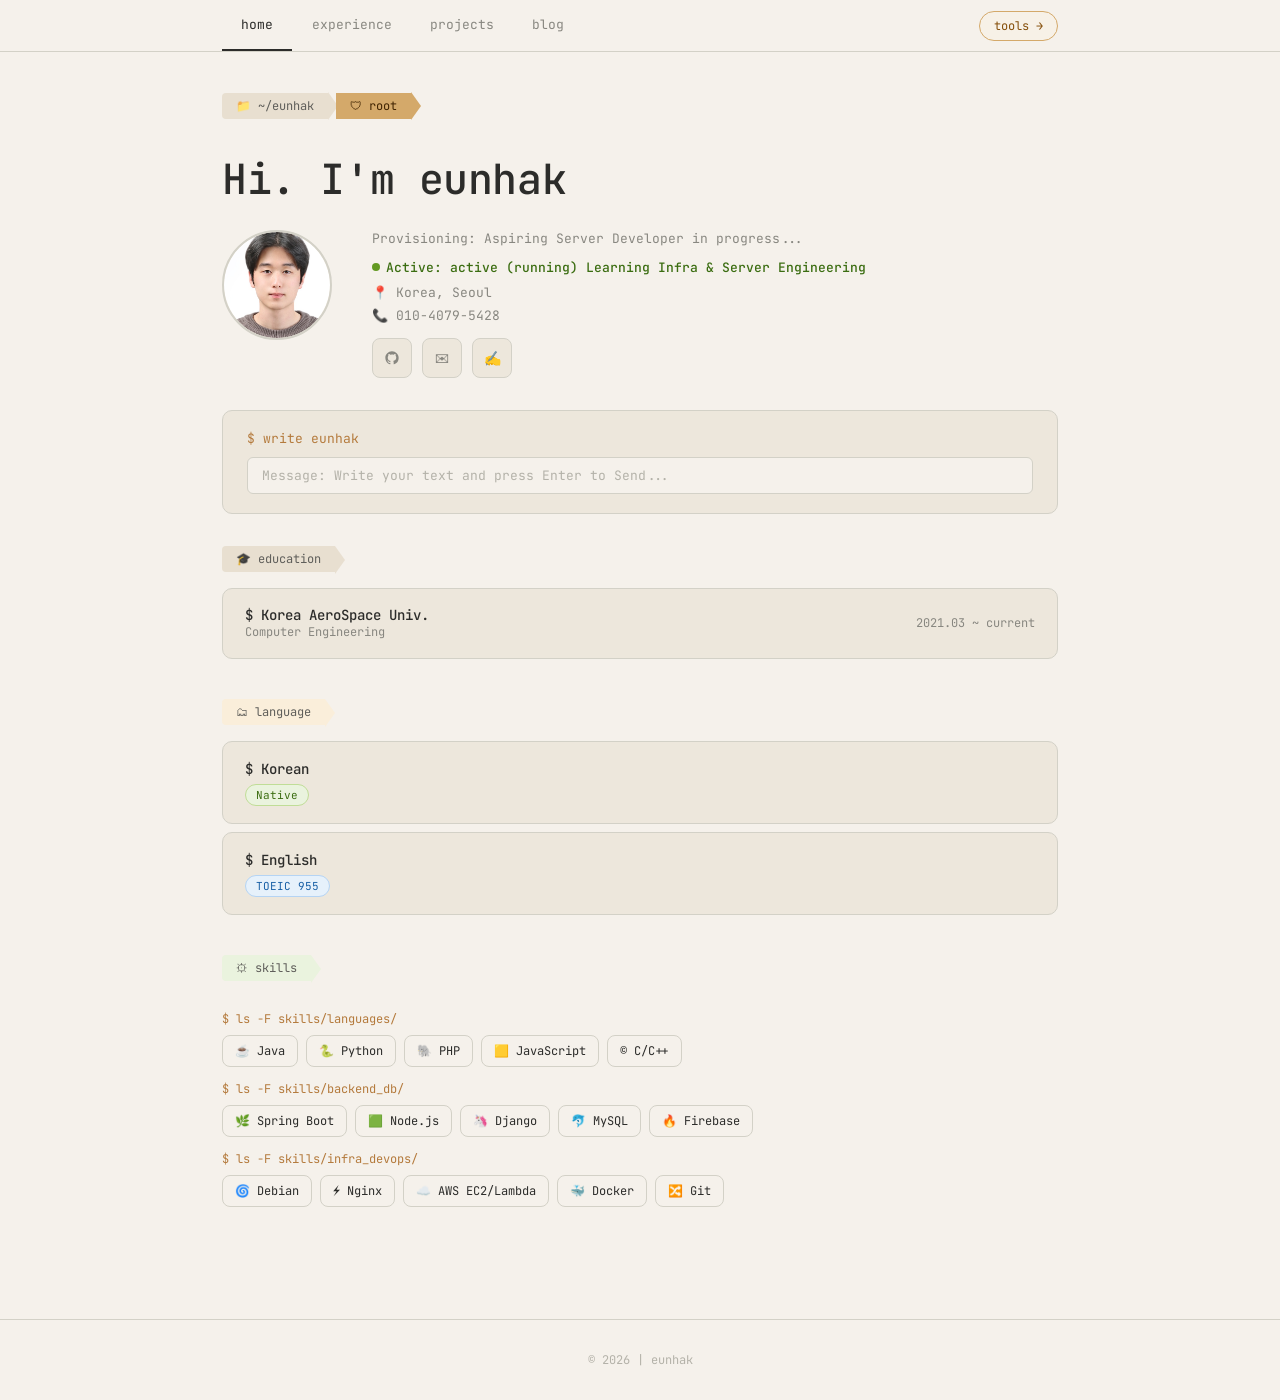
==== index.html @ 8960bcac "Initial commit Co-Authored-By: Claude Sonnet 4.6 <noreply@anthropic.com>" ====
<!DOCTYPE html>
<html lang="ko">
<head>
<meta charset="UTF-8">
<meta name="viewport" content="width=device-width, initial-scale=1.0">
<title>eunhak</title>
<link rel="preconnect" href="https://fonts.googleapis.com">
<link href="https://fonts.googleapis.com/css2?family=JetBrains+Mono:wght@400;500&family=Pretendard:wght@400;500&display=swap" rel="stylesheet">
<link rel="stylesheet" href="style.css">
<script src="js/main.js" defer></script>
</head>
<body>
<nav class="nav">
  <div class="nav-inner">
    <div class="nav-links">
      <a href="index.html" class="nav-link active">home</a>
      <a href="experience.html" class="nav-link">experience</a>
      <a href="projects.html" class="nav-link">projects</a>
      <a href="blog.html" class="nav-link">blog</a>
    </div>
    <a href="planner.html" class="nav-tool">tools →</a>
  </div>
</nav>

<main class="main">
  <div class="breadcrumb">
    <span class="crumb-dir">📁 ~/eunhak</span>
    <span class="crumb-arr"></span>
    <span class="crumb-root">🛡 root</span>
    <span class="crumb-arr2"></span>
  </div>

  <h1 class="hero-title">Hi. I'm eunhak</h1>

  <div class="hero">
    <div class="profile-img" onclick="openPwModal()">
    <img src="assets/img/profile.jpeg" alt="eunhak" onerror="this.style.display='none';this.parentElement.innerHTML='🧑‍💻'" />
  </div>
    <div class="profile-info">
      <div class="status-line">Provisioning: Aspiring Server Developer in progress...</div>
      <div class="active-badge">
        <div class="dot"></div>
        <span class="active-text">Active: active (running) Learning Infra &amp; Server Engineering</span>
      </div>
      <div class="info-row">📍 Korea, Seoul</div>
      <div class="info-row">📞 010-4079-5428</div>
      <div class="icons-row">
        <a class="icon-btn" href="https://github.com" target="_blank" title="GitHub">
          <svg width="16" height="16" viewBox="0 0 24 24" fill="currentColor"><path d="M12 2C6.48 2 2 6.48 2 12c0 4.42 2.87 8.17 6.84 9.49.5.09.68-.22.68-.48v-1.7c-2.78.6-3.37-1.34-3.37-1.34-.46-1.16-1.11-1.47-1.11-1.47-.91-.62.07-.61.07-.61 1 .07 1.53 1.03 1.53 1.03.89 1.52 2.34 1.08 2.91.83.09-.65.35-1.08.63-1.33-2.22-.25-4.56-1.11-4.56-4.95 0-1.09.39-1.98 1.03-2.68-.1-.25-.45-1.27.1-2.64 0 0 .84-.27 2.75 1.02A9.56 9.56 0 0112 6.8c.85 0 1.71.11 2.51.33 1.91-1.29 2.75-1.02 2.75-1.02.55 1.37.2 2.39.1 2.64.64.7 1.03 1.59 1.03 2.68 0 3.85-2.34 4.7-4.57 4.95.36.31.68.92.68 1.85v2.74c0 .27.18.58.69.48A10.01 10.01 0 0022 12c0-5.52-4.48-10-10-10z"/></svg>
        </a>
        <a class="icon-btn" href="/cdn-cgi/l/email-protection#2c495942444d476c49544d415c4049024f4341" title="Email">✉</a>
        <a class="icon-btn" href="blog.html" title="Blog">✍</a>
      </div>
    </div>
  </div>

  <div class="terminal-box">
    <div class="term-prompt">$ write eunhak</div>
    <input class="term-input" type="text" placeholder="Message: Write your text and press Enter to Send..." />
  </div>

  <div class="section-gap">
    <div class="section-tag edu">🎓 education</div>
    <div class="card row-card">
      <div>
        <div class="card-title">$ Korea AeroSpace Univ.</div>
        <div class="card-sub">Computer Engineering</div>
      </div>
      <div class="card-sub">2021.03 ~ current</div>
    </div>
  </div>

  <div class="section-gap">
    <div class="section-tag lang">🗂 language</div>
    <div class="card" style="margin-bottom:8px;">
      <div class="card-title">$ Korean</div>
      <div style="margin-top:6px;"><span class="badge native">Native</span></div>
    </div>
    <div class="card">
      <div class="card-title">$ English</div>
      <div style="margin-top:6px;"><span class="badge toeic">TOEIC 955</span></div>
    </div>
  </div>

  <div class="section-gap">
    <div class="section-tag skills">⚙ skills</div>
    <div class="sub-cmd">$ ls -F skills/languages/</div>
    <div class="skills-grid">
      <div class="skill-chip">☕ Java</div>
      <div class="skill-chip">🐍 Python</div>
      <div class="skill-chip">🐘 PHP</div>
      <div class="skill-chip">🟨 JavaScript</div>
      <div class="skill-chip">© C/C++</div>
    </div>
    <div class="sub-cmd">$ ls -F skills/backend_db/</div>
    <div class="skills-grid">
      <div class="skill-chip">🌿 Spring Boot</div>
      <div class="skill-chip">🟩 Node.js</div>
      <div class="skill-chip">🦄 Django</div>
      <div class="skill-chip">🐬 MySQL</div>
      <div class="skill-chip">🔥 Firebase</div>
    </div>
    <div class="sub-cmd">$ ls -F skills/infra_devops/</div>
    <div class="skills-grid">
      <div class="skill-chip">🌀 Debian</div>
      <div class="skill-chip">⚡ Nginx</div>
      <div class="skill-chip">☁️ AWS EC2/Lambda</div>
      <div class="skill-chip">🐳 Docker</div>
      <div class="skill-chip">🔀 Git</div>
    </div>
  </div>
</main>

<footer class="footer">© 2026 | eunhak</footer>

<!-- PW Modal -->
<div class="modal-bg" id="pwBg">
  <div class="modal">
    <div class="modal-title">$ sudo admin</div>
    <label class="mlabel">비밀번호를 입력하세요</label>
    <input class="minput" type="password" id="pwInput" placeholder="••••••" style="text-align:center;letter-spacing:0.2em;" />
    <div class="pw-err" id="pwErr">비밀번호가 틀렸어요</div>
    <div class="mrow">
      <button class="mcancel" onclick="closePwModal()">cancel</button>
      <button class="madd" onclick="tryLogin()">enter →</button>
    </div>
  </div>
</div>

<script data-cfasync="false" src="/cdn-cgi/scripts/5c5dd728/cloudflare-static/email-decode.min.js"></script><script>
function openPwModal(){ document.getElementById('pwBg').classList.add('open'); setTimeout(()=>document.getElementById('pwInput').focus(),50); }
function closePwModal(){ document.getElementById('pwBg').classList.remove('open'); document.getElementById('pwInput').value=''; document.getElementById('pwErr').style.display='none'; }
document.getElementById('pwInput').addEventListener('keydown',e=>{ if(e.key==='Enter') tryLogin(); });
document.getElementById('pwBg').addEventListener('click',e=>{ if(e.target===document.getElementById('pwBg')) closePwModal(); });
function tryLogin(){
  if(document.getElementById('pwInput').value==='eunhak1234'){
    window.location.href='admin.html';
  }
---- style.css ----
/* ── Reset ── */
*, *::before, *::after { box-sizing: border-box; margin: 0; padding: 0; }

/* ── Variables ── */
:root {
  --bg:        #F5F1EB;
  --bg2:       #EDE7DC;
  --bg3:       #E8DFD0;
  --border:    #D3D1C7;
  --text:      #2C2C2A;
  --muted:     #5F5E5A;
  --hint:      #888780;
  --faint:     #B4B2A9;
  --amber:     #D4A96A;
  --amber-dark:#854F0B;
  --teal:      #5CAEAD;
  --mono:      'JetBrains Mono', monospace;
  --sans:      'Pretendard', 'Noto Sans KR', sans-serif;
}

body { background: var(--bg); color: var(--text); font-family: var(--sans); min-height: 100vh; }

/* ── Nav ── */
.nav { border-bottom: 0.5px solid var(--border); background: var(--bg); position: sticky; top: 0; z-index: 50; }
.nav-inner { max-width: 900px; margin: 0 auto; padding: 0 2rem; display: flex; align-items: center; justify-content: space-between; }
.nav-links { display: flex; gap: 0; }
.nav-link { font-family: var(--mono); font-size: 13px; color: var(--hint); text-decoration: none; padding: 1rem 1.2rem; border-bottom: 2px solid transparent; transition: color 0.15s; }
.nav-link:hover { color: var(--text); }
.nav-link.active { color: var(--text); border-bottom-color: var(--text); }
.nav-tool { font-family: var(--mono); font-size: 12px; color: var(--amber-dark); text-decoration: none; padding: 6px 14px; border: 0.5px solid var(--amber); border-radius: 20px; background: #FAEEDA44; transition: background 0.15s; }
.nav-tool:hover { background: #FAEEDA; }

/* ── Main ── */
.main { max-width: 900px; margin: 0 auto; padding: 2.5rem 2rem; }

/* ── Breadcrumb ── */
.breadcrumb { display: flex; align-items: center; margin-bottom: 2rem; }
.crumb-dir { font-family: var(--mono); font-size: 12px; padding: 5px 14px; background: var(--bg3); color: var(--muted); border-radius: 4px 0 0 4px; }
.crumb-arr { width: 0; height: 0; border-top: 14px solid transparent; border-bottom: 14px solid transparent; border-left: 10px solid var(--bg3); }
.crumb-root { font-family: var(--mono); font-size: 12px; padding: 5px 14px; background: var(--amber); color: #412402; margin-left: -2px; }
.crumb-arr2 { width: 0; height: 0; border-top: 14px solid transparent; border-bottom: 14px solid transparent; border-left: 10px solid var(--amber); }
.crumb-sub { font-family: var(--mono); font-size: 12px; padding: 5px 14px; background: var(--amber); color: #412402; margin-left: -2px; }

/* ── Hero ── */
.hero-title { font-family: var(--mono); font-size: 2.6rem; font-weight: 500; color: var(--text); margin-bottom: 1.5rem; letter-spacing: -0.01em; }
.hero { display: flex; gap: 2.5rem; margin-bottom: 2rem; align-items: flex-start; }
.profile-img { width: 110px; height: 110px; border-radius: 50%; border: 2px solid var(--border); background: var(--bg2); display: flex; align-items: center; justify-content: center; font-size: 2.2rem; flex-shrink: 0; cursor: pointer; transition: border-color 0.2s; overflow: hidden; }
.profile-img:hover { border-color: var(--amber); }
.profile-img img { width: 100%; height: 100%; object-fit: cover; border-radius: 50%; }
.profile-info { flex: 1; }
.status-line { font-family: var(--mono); font-size: 13px; color: var(--hint); margin-bottom: 10px; }
.active-badge { display: inline-flex; align-items: center; gap: 6px; margin-bottom: 8px; }
.dot { width: 8px; height: 8px; border-radius: 50%; background: #639922; flex-shrink: 0; }
.active-text { font-family: var(--mono); font-size: 13px; color: #3B6D11; font-weight: 500; }
.info-row { display: flex; align-items: center; gap: 8px; font-family: var(--mono); font-size: 13px; color: var(--hint); margin-bottom: 6px; }
.icons-row { display: flex; gap: 10px; margin-top: 14px; }
.icon-btn { width: 40px; height: 40px; background: var(--bg2); border: 0.5px solid var(--border); border-radius: 8px; display: flex; align-items: center; justify-content: center; cursor: pointer; color: var(--hint); text-decoration: none; font-size: 14px; transition: background 0.15s; }
.icon-btn:hover { background: var(--amber); color: #412402; }

/* ── Terminal Box ── */
.terminal-box { background: var(--bg2); border: 0.5px solid var(--border); border-radius: 10px; padding: 1.2rem 1.5rem; margin-bottom: 2rem; }
.term-prompt { font-family: var(--mono); font-size: 13px; color: #B47A3C; margin-bottom: 10px; }
.term-input { width: 100%; background: var(--bg); border: 0.5px solid var(--border); border-radius: 6px; padding: 9px 14px; font-family: var(--mono); font-size: 13px; color: var(--text); outline: none; }
.term-input::placeholder { color: var(--faint); }
.term-input:focus { border-color: var(--amber); }

/* ── Section Tags ── */
.section-tag { display: inline-flex; align-items: center; gap: 8px; padding: 5px 14px 5px 14px; border-radius: 4px 0 0 4px; font-family: var(--mono); font-size: 12px; color: var(--muted); margin-bottom: 1rem; position: relative; }
.section-tag::after { content: ''; position: absolute; right: -10px; top: 0; width: 0; height: 0; border-top: 14px solid transparent; border-bottom: 14px solid transparent; }
.section-tag.edu  { background: var(--bg3); } .section-tag.edu::after  { border-left: 10px solid var(--bg3); }
.section-tag.lang { background: #FAEEDA;   } .section-tag.lang::after { border-left: 10px solid #FAEEDA; }
.section-tag.skills { background: #EAF3DE; } .section-tag.skills::after { border-left: 10px solid #EAF3DE; }
.section-gap { margin-bottom: 2.5rem; }
.sub-cmd { font-family: var(--mono); font-size: 12px; color: #B47A3C; margin: 14px 0 8px; }

/* ── Cards ── */
.card { background: var(--bg2); border: 0.5px solid var(--border); border-radius: 10px; padding: 1.1rem 1.4rem; margin-bottom: 10px; }
.row-card { display: flex; justify-content: space-between; align-items: center; }
.card-title { font-family: var(--mono); font-size: 14px; font-weight: 500; color: var(--text); }
.card-sub { font-family: var(--mono); font-size: 12px; color: var(--hint); }
.badge { display: inline-block; padding: 3px 10px; border-radius: 20px; font-family: var(--mono); font-size: 11px; border: 0.5px solid var(--border); background: var(--bg); color: var(--hint); }
.badge.native { background: #EAF3DE; color: #3B6D11; border-color: #C0DD97; }
.badge.toeic   { background: #E6F1FB; color: #185FA5; border-color: #B5D4F4; }
.skills-grid { display: flex; flex-wrap: wrap; gap: 8px; margin-bottom: 6px; }
.skill-chip { display: flex; align-items: center; gap: 7px; padding: 7px 12px; background: var(--bg); border: 0.5px solid var(--border); border-radius: 8px; font-family: var(--mono); font-size: 12px; color: var(--text); }
.skill-chip:hover { background: var(--bg2); }

/* ── Footer ── */
.footer { text-align: center; padding: 2rem; font-family: var(--mono); font-size: 12px; color: var(--faint); border-top: 0.5px solid var(--border); margin-top: 2rem; }

/* ── Modal ── */
.pw-err { font-family: var(--mono); font-size: 11px; color: #A32D2D; margin-bottom: 8px; display: none; }
.modal-bg { display: none; position: fixed; inset: 0; background: rgba(44,44,42,0.35); z-index: 100; align-items: center; justify-content: center; }
.modal-bg.open { display: flex; }
.modal { background: var(--bg); border: 0.5px solid var(--border); border-radius: 14px; padding: 1.5rem; width: 300px; display: flex; flex-direction: column; gap: 10px; }
.modal-title { font-family: var(--mono); font-size: 13px; font-weight: 500; color: var(--text); }
.mlabel { font-family: var(--mono); font-size: 11px; color: var(--hint); }
.minput { width: 100%; background: #fff; border: 0.5px solid var(--border); border-radius: 8px; padding: 9px 12px; font-family: var(--mono); font-size: 12px; color: var(--text); outline: none; }
.minput:focus { border-color: var(--amber); }
.mrow { display: flex; gap: 8px; }
.mcancel { flex: 1; background: var(--bg2); border: 0.5px solid var(--border); border-radius: 8px; padding: 9px; font-family: var(--mono); font-size: 12px; color: var(--muted); cursor: pointer; }
.madd { flex: 1; background: var(--text); border: none; border-radius: 8px; padding: 9px; font-family: var(--mono); font-size: 12px; color: var(--bg); cursor: pointer; }
.madd:hover { background: #444441; }

/* ── Experience Page ── */
.page-title { font-family: var(--mono); font-size: 22px; font-weight: 500; color: var(--text); margin-bottom: 4px; }
.page-sub { font-family: var(--mono); font-size: 12px; color: var(--hint); margin-bottom: 1.8rem; }
.sec-label { font-family: var(--mono); font-size: 11px; color: var(--faint); letter-spacing: 0.05em; margin-bottom: 10px; display: flex; align-items: center; gap: 8px; }
.sec-label::after { content: ''; flex: 1; height: 0.5px; background: var(--border); }
.exp-grid { display: flex; flex-direction: column; gap: 8px; margin-bottom: 2rem; }
.exp-card { background: #fff; border: 0.5px solid var(--border); border-radius: 12px; overflow: hidden; cursor: pointer; }
.exp-card:hover .exp-main { background: #FAFAF8; }
.exp-main { display: grid; grid-template-columns: 150px 1fr auto; align-items: center; gap: 1rem; padding: 14px 16px; transition: background 0.15s; }
.exp-period { font-family: var(--mono); font-size: 11px; color: var(--faint); white-space: nowrap; }
.exp-title { font-family: var(--mono); font-size: 13px; font-weight: 500; color: var(--text); margin-bottom: 3px; }
.exp-sub { font-family: var(--mono); font-size: 11px; color: var(--hint); }
.exp-badges { display: flex; gap: 5px; align-items: center; }
.ebadge { font-family: var(--mono); font-size: 10px; padding: 3px 9px; border-radius: 10px; white-space: nowrap; }
.ebadge.work    { background: #FAEEDA; color: #854F0B; }
.ebadge.club    { background: #E1F5EE; color: #0F6E56; }
.ebadge.project { background: #EEEDFE; color: #534AB7; }
.ebadge.current { background: #EAF3DE; color: #3B6D11; }
.chevron { font-size: 10px; color: var(--faint); transition: transform 0.2s; display: inline-block; margin-left: 6px; }
.exp-card.open .chevron { transform: rotate(90deg); }
.exp-detail { border-top: 0.5px solid #F1EFE8; padding: 14px 16px 16px; display: none; background: #FAFAF8; }
.exp-card.open .exp-detail { display: block; }
.dl { font-family: var(--mono); font-size: 10px; color: var(--faint); letter-spacing: 0.04em; margin-bottom: 5px; }
.bullet-list { list-style: none; display: flex; flex-direction: column; gap: 5px; }
.bullet-list li { font-family: var(--mono); font-size: 12px; color: var(--text); padding-left: 14px; position: relative; line-height: 1.6; }
.bullet-list li::before { content: '$'; position: absolute; left: 0; color: var(--faint); font-size: 10px; top: 2px; }
.tag-row { display: flex; flex-wrap: wrap; gap: 4px; margin-top: 6px; }
.etag { font-family: var(--mono); font-size: 10px; padding: 2px 8px; border-radius: 6px; }
.etag.b { background: #E6F1FB; color: #185FA5; }
.etag.g { background: #EAF3DE; color: #3B6D11; }
.etag.a { background: #FAEEDA; color: #854F0B; }
.etag.p { background: #EEEDFE; color: #534AB7; }
.etag.gray { background: var(--bg3); color: var(--muted); }
.awards-grid { display: grid; grid-template-columns: repeat(auto-fill, minmax(220px, 1fr)); gap: 8px; }
.award-card { background: #fff; border: 0.5px solid var(--border); border-radius: 10px; padding: 12px 14px; display: flex; align-items: center; gap: 12px; }
.award-icon { width: 32px; height: 32px; border-radius: 8px; display: flex; align-items: center; justify-content: center; font-size: 16px; flex-shrink: 0; }
.award-icon.gold   { background: #FAEEDA; }
.award-icon.silver { background: #F1EFE8; }
.award-icon.bronze { background: #EAF3DE; }
.award-title  { font-family: var(--mono); font-size: 12px; font-weight: 500; color: var(--text); margin-bottom: 2px; }
.award-detail { font-family: var(--mono); font-size: 10px; color: var(--hint); }

/* ── Projects Page ── */
.yr-tabs { display: flex; margin-bottom: 1.2rem; }
.yr-tab { font-family: var(--mono); font-size: 12px; padding: 7px 18px; border: 0.5px solid var(--border); background: var(--bg2); color: var(--hint); cursor: pointer; transition: all 0.15s; }
.yr-tab:first-child { border-radius: 8px 0 0 8px; }
.yr-tab:last-child  { border-radius: 0 8px 8px 0; }
.yr-tab:not(:first-child) { border-left: none; }
.yr-tab.active { background: var(--text); color: var(--bg); border-color: var(--text); z-index: 1; }
.yr-tab:hover:not(.active) { background: var(--border); color: var(--text); }
.yr-count { font-size: 10px; margin-left: 5px; opacity: 0.6; }
.proj-body { display: grid; grid-template-columns: 260px 1fr; gap: 1.2rem; align-items: start; }
.proj-card { background: #fff; border: 0.5px solid var(--border); border-radius: 10px; padding: 12px 14px; cursor: pointer; transition: all 0.15s; margin-bottom: 6px; }
.proj-card:hover { border-color: var(--hint); }
.proj-card.active { border-color: var(--text); }
.proj-card-title { font-family: var(--mono); font-size: 13px; font-weight: 500; color: var(--text); margin-bottom: 4px; display: flex; align-items: center; justify-content: space-between; }
.proj-arrow { font-size: 10px; color: var(--faint); transition: transform 0.15s; }
.proj-card.active .proj-arrow { transform: translateX(3px); color: var(--text); }
.proj-desc-short { font-family: var(--mono); font-size: 10px; color: var(--hint); line-height: 1.5; margin-bottom: 7px; }
.ptag { font-family: var(--mono); font-size: 9px; padding: 2px 6px; border-radius: 6px; background: var(--bg3); color: var(--muted); }
.ptag.b { background: #E6F1FB; color: #185FA5; }
.ptag.g { background: #EAF3DE; color: #3B6D11; }
.ptag.a { background: #FAEEDA; color: #854F0B; }
.ptag.p { background: #EEEDFE; color: #534AB7; }
.detail-panel { background: #fff; border: 0.5px solid var(--border); border-radius: 12px; padding: 1.6rem; min-height: 400px; }
.detail-empty { display: flex; flex-direction: column; align-items: center; justify-content: center; height: 380px; gap: 12px; }
.detail-empty-icon { font-family: var(--mono); font-size: 32px; color: var(--border); }
.detail-empty-text { font-family: var(--mono); font-size: 12px; color: var(--faint); }
.detail-yr    { font-family: var(--mono); font-size: 11px; color: var(--faint); margin-bottom: 6px; }
.detail-title { font-family: var(--mono); font-size: 20px; font-weight: 500; color: var(--text); margin-bottom: 10px; }
.detail-tags  { display: flex; flex-wrap: wrap; gap: 5px; margin-bottom: 1.4rem; }
.divider { border: none; border-top: 0.5px solid #F1EFE8; margin: 1.2rem 0; }
.dv { font-family: var(--mono); font-size: 12px; color: var(--text); line-height: 1.7; margin-bottom: 1.2rem; }
.links-row { display: flex; gap: 10px; margin-top: 0.8rem; }
.det-link { font-family: var(--mono); font-size: 12px; padding: 7px 16px; border-radius: 8px; text-decoration: none; cursor: pointer; }
.det-link.gh   { background: var(--text); color: var(--bg); }
.det-link.demo { background: var(--bg2); border: 0.5px solid var(--border); color: var(--text); }
.det-link:hover { opacity: 0.85; }
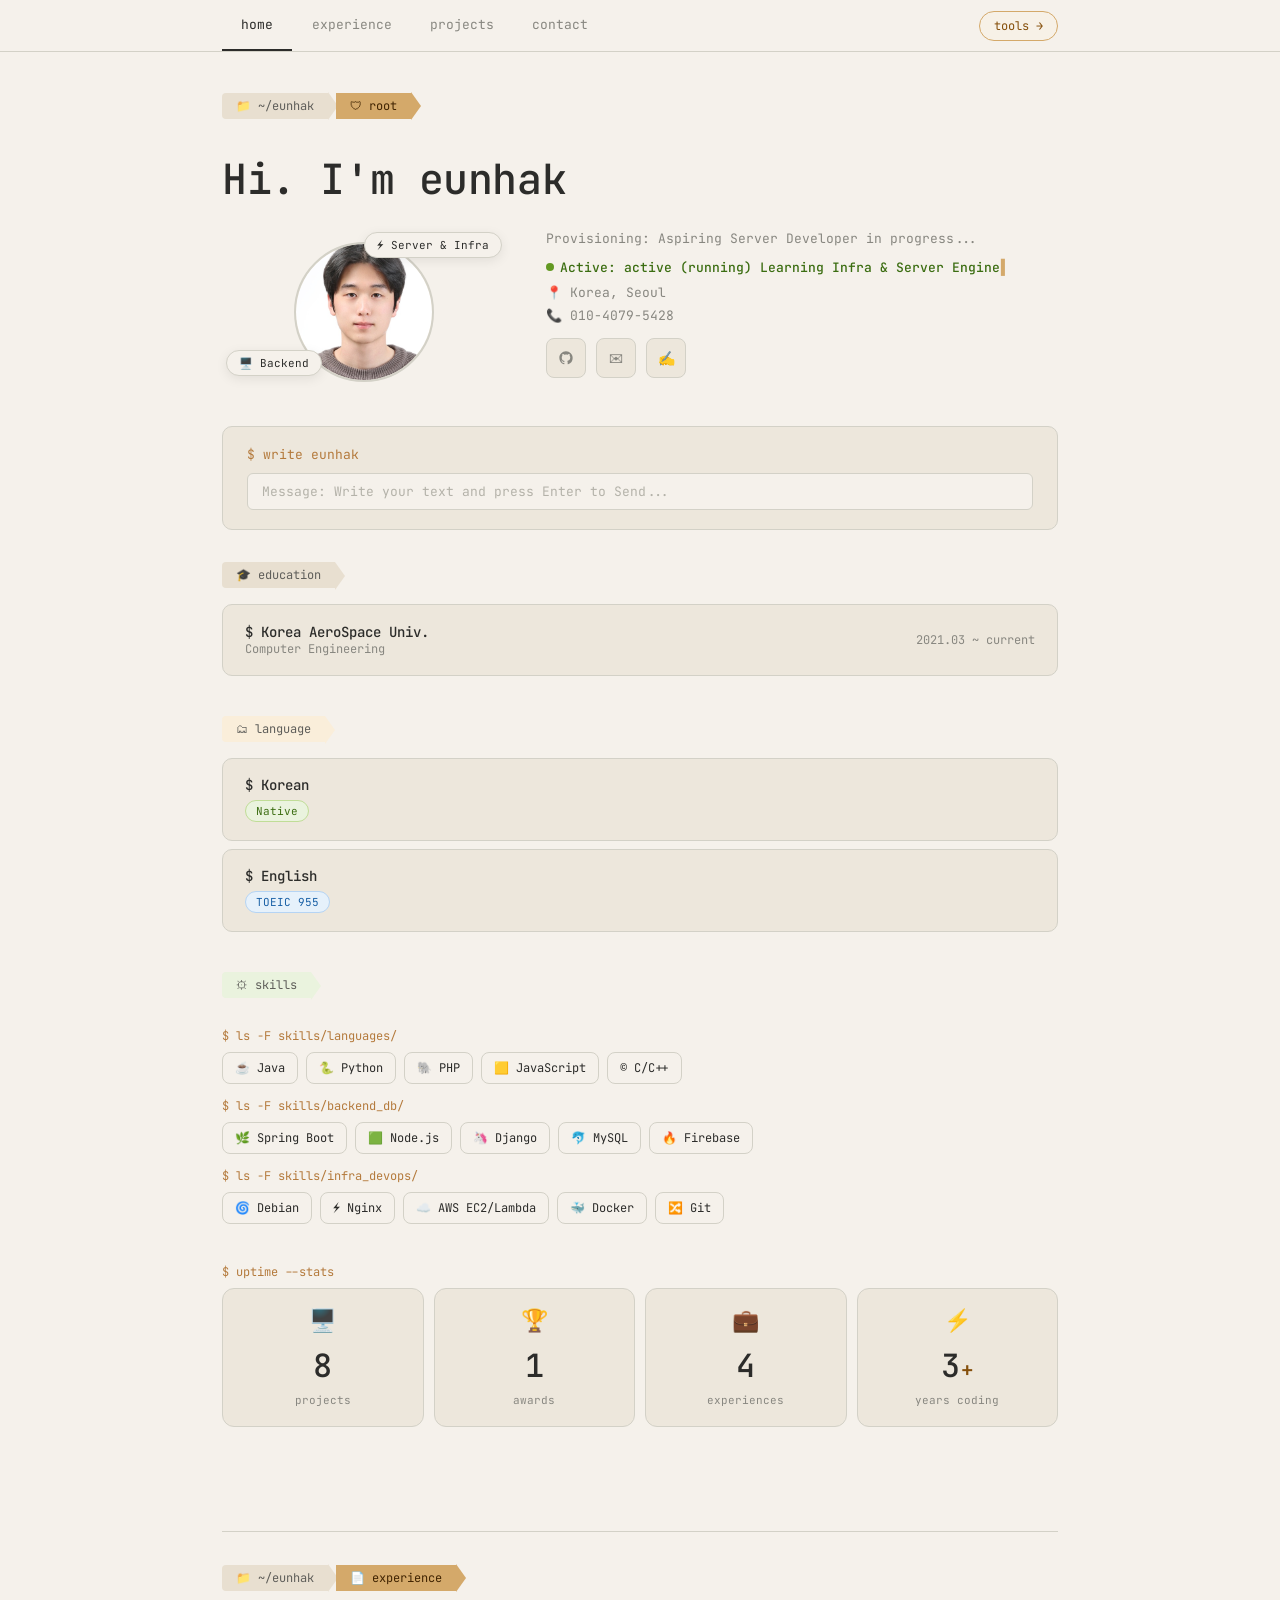
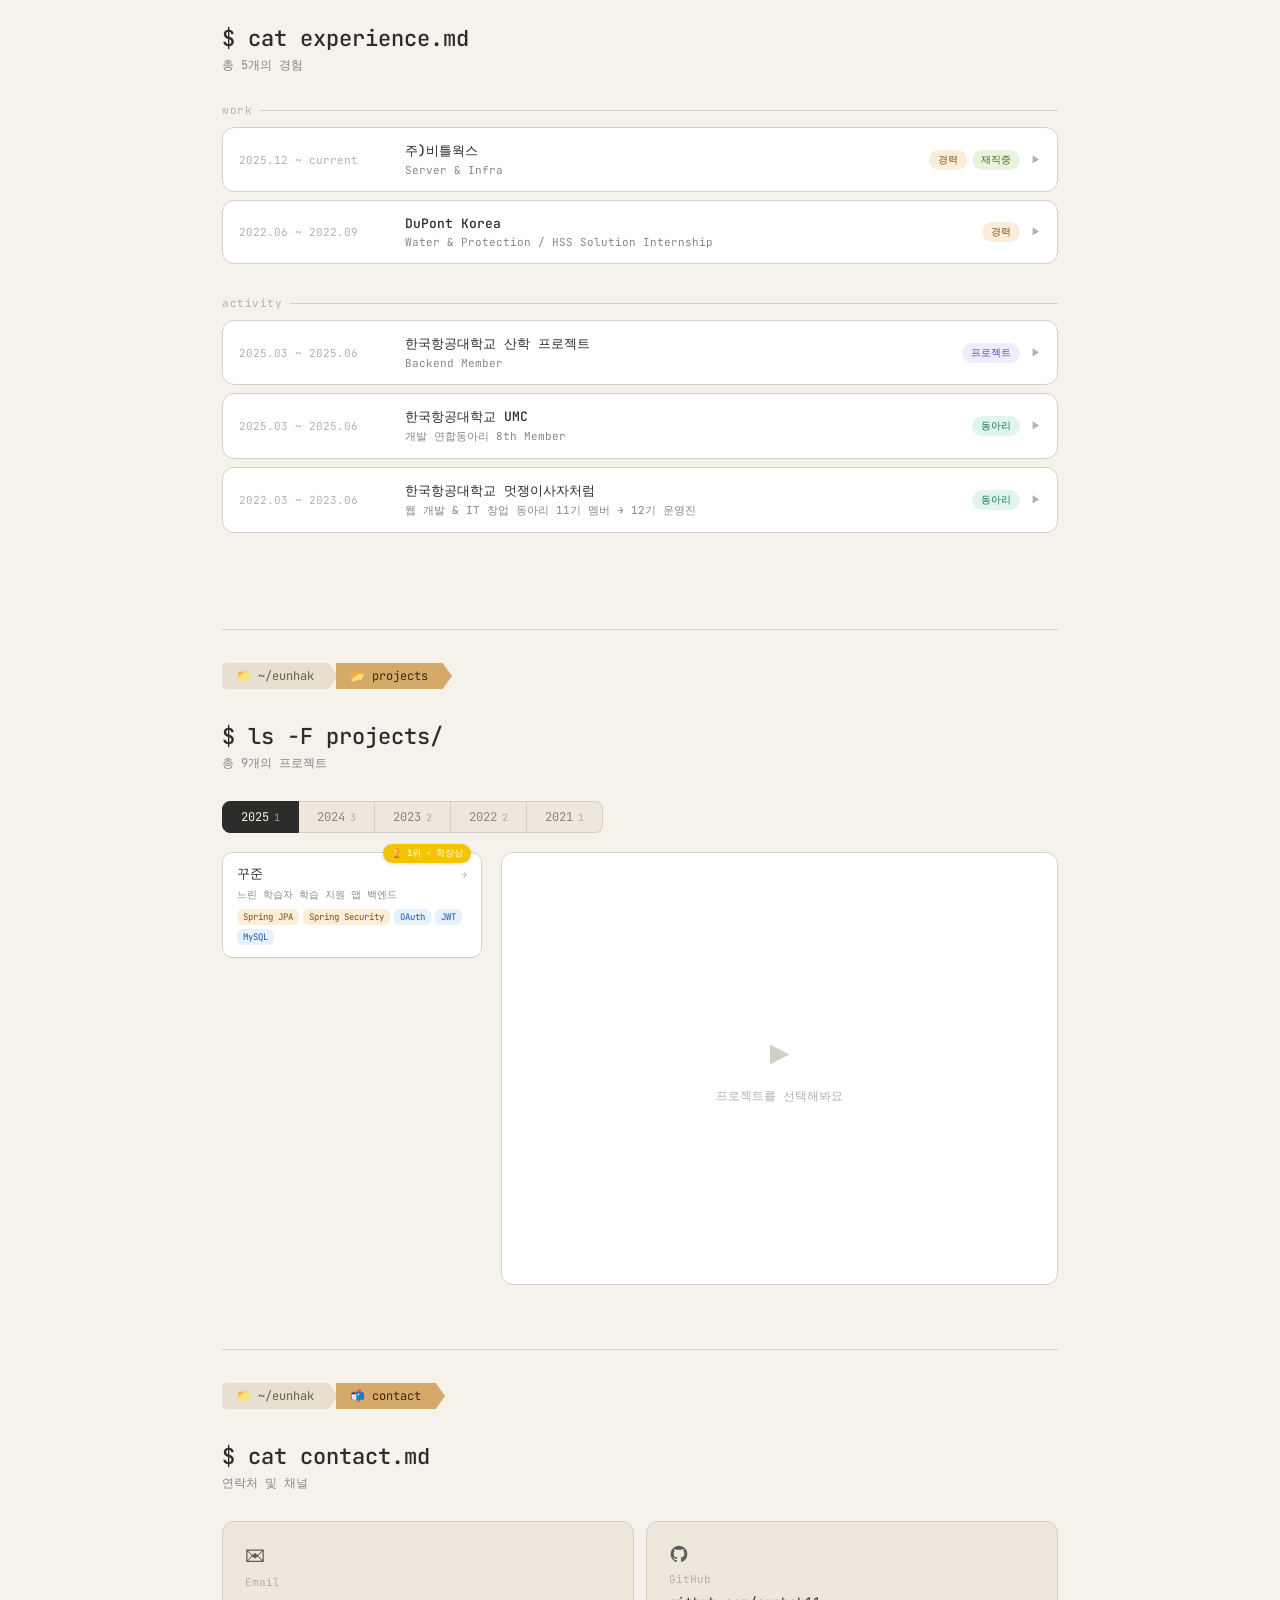
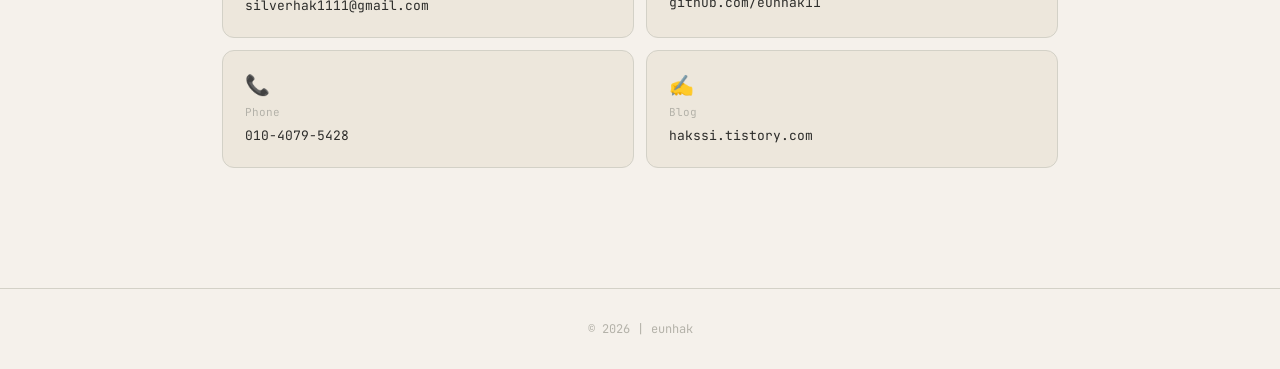
==== commit c82c0f7b: "feat: single-page redesign with animations and new sections" ====
--- a/index.html
+++ b/index.html
@@ -3,112 +3,236 @@
 <head>
 <meta charset="UTF-8">
 <meta name="viewport" content="width=device-width, initial-scale=1.0">
+<meta name="color-scheme" content="light">
 <title>eunhak</title>
 <link rel="preconnect" href="https://fonts.googleapis.com">
 <link href="https://fonts.googleapis.com/css2?family=JetBrains+Mono:wght@400;500&family=Pretendard:wght@400;500&display=swap" rel="stylesheet">
 <link rel="stylesheet" href="style.css">
-<script src="js/main.js" defer></script>
 </head>
 <body>
+
 <nav class="nav">
   <div class="nav-inner">
     <div class="nav-links">
-      <a href="index.html" class="nav-link active">home</a>
-      <a href="experience.html" class="nav-link">experience</a>
-      <a href="projects.html" class="nav-link">projects</a>
-      <a href="blog.html" class="nav-link">blog</a>
+      <a href="#home"       class="nav-link active">home</a>
+      <a href="#experience" class="nav-link">experience</a>
+      <a href="#projects"   class="nav-link">projects</a>
+      <a href="#contact"    class="nav-link">contact</a>
     </div>
     <a href="planner.html" class="nav-tool">tools →</a>
   </div>
 </nav>
 
 <main class="main">
-  <div class="breadcrumb">
-    <span class="crumb-dir">📁 ~/eunhak</span>
-    <span class="crumb-arr"></span>
-    <span class="crumb-root">🛡 root</span>
-    <span class="crumb-arr2"></span>
-  </div>
-
-  <h1 class="hero-title">Hi. I'm eunhak</h1>
-
-  <div class="hero">
-    <div class="profile-img" onclick="openPwModal()">
-    <img src="assets/img/profile.jpeg" alt="eunhak" onerror="this.style.display='none';this.parentElement.innerHTML='🧑‍💻'" />
-  </div>
-    <div class="profile-info">
-      <div class="status-line">Provisioning: Aspiring Server Developer in progress...</div>
-      <div class="active-badge">
-        <div class="dot"></div>
-        <span class="active-text">Active: active (running) Learning Infra &amp; Server Engineering</span>
-      </div>
-      <div class="info-row">📍 Korea, Seoul</div>
-      <div class="info-row">📞 010-4079-5428</div>
-      <div class="icons-row">
-        <a class="icon-btn" href="https://github.com" target="_blank" title="GitHub">
-          <svg width="16" height="16" viewBox="0 0 24 24" fill="currentColor"><path d="M12 2C6.48 2 2 6.48 2 12c0 4.42 2.87 8.17 6.84 9.49.5.09.68-.22.68-.48v-1.7c-2.78.6-3.37-1.34-3.37-1.34-.46-1.16-1.11-1.47-1.11-1.47-.91-.62.07-.61.07-.61 1 .07 1.53 1.03 1.53 1.03.89 1.52 2.34 1.08 2.91.83.09-.65.35-1.08.63-1.33-2.22-.25-4.56-1.11-4.56-4.95 0-1.09.39-1.98 1.03-2.68-.1-.25-.45-1.27.1-2.64 0 0 .84-.27 2.75 1.02A9.56 9.56 0 0112 6.8c.85 0 1.71.11 2.51.33 1.91-1.29 2.75-1.02 2.75-1.02.55 1.37.2 2.39.1 2.64.64.7 1.03 1.59 1.03 2.68 0 3.85-2.34 4.7-4.57 4.95.36.31.68.92.68 1.85v2.74c0 .27.18.58.69.48A10.01 10.01 0 0022 12c0-5.52-4.48-10-10-10z"/></svg>
-        </a>
-        <a class="icon-btn" href="/cdn-cgi/l/email-protection#2c495942444d476c49544d415c4049024f4341" title="Email">✉</a>
-        <a class="icon-btn" href="blog.html" title="Blog">✍</a>
-      </div>
-    </div>
-  </div>
-
-  <div class="terminal-box">
-    <div class="term-prompt">$ write eunhak</div>
-    <input class="term-input" type="text" placeholder="Message: Write your text and press Enter to Send..." />
-  </div>
-
-  <div class="section-gap">
-    <div class="section-tag edu">🎓 education</div>
-    <div class="card row-card">
-      <div>
-        <div class="card-title">$ Korea AeroSpace Univ.</div>
-        <div class="card-sub">Computer Engineering</div>
-      </div>
-      <div class="card-sub">2021.03 ~ current</div>
-    </div>
-  </div>
-
-  <div class="section-gap">
-    <div class="section-tag lang">🗂 language</div>
-    <div class="card" style="margin-bottom:8px;">
-      <div class="card-title">$ Korean</div>
-      <div style="margin-top:6px;"><span class="badge native">Native</span></div>
-    </div>
-    <div class="card">
-      <div class="card-title">$ English</div>
-      <div style="margin-top:6px;"><span class="badge toeic">TOEIC 955</span></div>
-    </div>
-  </div>
-
-  <div class="section-gap">
-    <div class="section-tag skills">⚙ skills</div>
-    <div class="sub-cmd">$ ls -F skills/languages/</div>
-    <div class="skills-grid">
-      <div class="skill-chip">☕ Java</div>
-      <div class="skill-chip">🐍 Python</div>
-      <div class="skill-chip">🐘 PHP</div>
-      <div class="skill-chip">🟨 JavaScript</div>
-      <div class="skill-chip">© C/C++</div>
-    </div>
-    <div class="sub-cmd">$ ls -F skills/backend_db/</div>
-    <div class="skills-grid">
-      <div class="skill-chip">🌿 Spring Boot</div>
-      <div class="skill-chip">🟩 Node.js</div>
-      <div class="skill-chip">🦄 Django</div>
-      <div class="skill-chip">🐬 MySQL</div>
-      <div class="skill-chip">🔥 Firebase</div>
-    </div>
-    <div class="sub-cmd">$ ls -F skills/infra_devops/</div>
-    <div class="skills-grid">
-      <div class="skill-chip">🌀 Debian</div>
-      <div class="skill-chip">⚡ Nginx</div>
-      <div class="skill-chip">☁️ AWS EC2/Lambda</div>
-      <div class="skill-chip">🐳 Docker</div>
-      <div class="skill-chip">🔀 Git</div>
-    </div>
-  </div>
+
+  <!-- ── HOME ── -->
+  <section id="home" class="page-section">
+    <div class="breadcrumb">
+      <span class="crumb-dir">📁 ~/eunhak</span>
+      <span class="crumb-arr"></span>
+      <span class="crumb-root">🛡 root</span>
+      <span class="crumb-arr2"></span>
+    </div>
+
+    <h1 class="hero-title">Hi. I'm eunhak</h1>
+
+    <div class="hero">
+      <div class="profile-wrap">
+        <div class="profile-img" onclick="openPwModal()">
+          <img src="assets/img/profile.jpeg" alt="eunhak" onerror="this.style.display='none';this.parentElement.innerHTML='🧑‍💻'" />
+        </div>
+        <div class="float-badge badge-tr">⚡ Server & Infra</div>
+        <div class="float-badge badge-bl">🖥️ Backend</div>
+      </div>
+      <div class="profile-info">
+        <div class="status-line">Provisioning: Aspiring Server Developer in progress...</div>
+        <div class="active-badge">
+          <div class="dot"></div>
+          <span class="active-text">Active: active (running) <span id="typewriter"></span></span>
+        </div>
+        <div class="info-row">📍 Korea, Seoul</div>
+        <div class="info-row">📞 010-4079-5428</div>
+        <div class="icons-row">
+          <a class="icon-btn" href="https://github.com/eunhak11" target="_blank" title="GitHub">
+            <svg width="16" height="16" viewBox="0 0 24 24" fill="currentColor"><path d="M12 2C6.48 2 2 6.48 2 12c0 4.42 2.87 8.17 6.84 9.49.5.09.68-.22.68-.48v-1.7c-2.78.6-3.37-1.34-3.37-1.34-.46-1.16-1.11-1.47-1.11-1.47-.91-.62.07-.61.07-.61 1 .07 1.53 1.03 1.53 1.03.89 1.52 2.34 1.08 2.91.83.09-.65.35-1.08.63-1.33-2.22-.25-4.56-1.11-4.56-4.95 0-1.09.39-1.98 1.03-2.68-.1-.25-.45-1.27.1-2.64 0 0 .84-.27 2.75 1.02A9.56 9.56 0 0112 6.8c.85 0 1.71.11 2.51.33 1.91-1.29 2.75-1.02 2.75-1.02.55 1.37.2 2.39.1 2.64.64.7 1.03 1.59 1.03 2.68 0 3.85-2.34 4.7-4.57 4.95.36.31.68.92.68 1.85v2.74c0 .27.18.58.69.48A10.01 10.01 0 0022 12c0-5.52-4.48-10-10-10z"/></svg>
+          </a>
+          <a class="icon-btn" href="mailto:silverhak1111@gmail.com" title="Email">✉</a>
+          <a class="icon-btn" href="https://hakssi.tistory.com/" target="_blank" title="Blog">✍</a>
+        </div>
+      </div>
+    </div>
+
+    <div class="terminal-box">
+      <div class="term-prompt">$ write eunhak</div>
+      <input class="term-input" type="text" placeholder="Message: Write your text and press Enter to Send..." />
+    </div>
+
+    <div class="section-gap">
+      <div class="section-tag edu">🎓 education</div>
+      <div class="card row-card">
+        <div>
+          <div class="card-title">$ Korea AeroSpace Univ.</div>
+          <div class="card-sub">Computer Engineering</div>
+        </div>
+        <div class="card-sub">2021.03 ~ current</div>
+      </div>
+    </div>
+
+    <div class="section-gap">
+      <div class="section-tag lang">🗂 language</div>
+      <div class="card" style="margin-bottom:8px;">
+        <div class="card-title">$ Korean</div>
+        <div style="margin-top:6px;"><span class="badge native">Native</span></div>
+      </div>
+      <div class="card">
+        <div class="card-title">$ English</div>
+        <div style="margin-top:6px;"><span class="badge toeic">TOEIC 955</span></div>
+      </div>
+    </div>
+
+    <div class="section-gap">
+      <div class="section-tag skills">⚙ skills</div>
+      <div class="sub-cmd">$ ls -F skills/languages/</div>
+      <div class="skills-grid">
+        <div class="skill-chip">☕ Java</div>
+        <div class="skill-chip">🐍 Python</div>
+        <div class="skill-chip">🐘 PHP</div>
+        <div class="skill-chip">🟨 JavaScript</div>
+        <div class="skill-chip">© C/C++</div>
+      </div>
+      <div class="sub-cmd">$ ls -F skills/backend_db/</div>
+      <div class="skills-grid">
+        <div class="skill-chip">🌿 Spring Boot</div>
+        <div class="skill-chip">🟩 Node.js</div>
+        <div class="skill-chip">🦄 Django</div>
+        <div class="skill-chip">🐬 MySQL</div>
+        <div class="skill-chip">🔥 Firebase</div>
+      </div>
+      <div class="sub-cmd">$ ls -F skills/infra_devops/</div>
+      <div class="skills-grid">
+        <div class="skill-chip">🌀 Debian</div>
+        <div class="skill-chip">⚡ Nginx</div>
+        <div class="skill-chip">☁️ AWS EC2/Lambda</div>
+        <div class="skill-chip">🐳 Docker</div>
+        <div class="skill-chip">🔀 Git</div>
+      </div>
+    </div>
+
+    <div class="section-gap">
+      <div class="sub-cmd">$ uptime --stats</div>
+      <div class="stats-row">
+        <div class="stat-card">
+          <div class="stat-icon">🖥️</div>
+          <div class="stat-number-wrap">
+            <span class="stat-number" data-target="9">0</span>
+          </div>
+          <div class="stat-label">projects</div>
+        </div>
+        <div class="stat-card">
+          <div class="stat-icon">🏆</div>
+          <div class="stat-number-wrap">
+            <span class="stat-number" data-target="2">0</span>
+          </div>
+          <div class="stat-label">awards</div>
+        </div>
+        <div class="stat-card">
+          <div class="stat-icon">💼</div>
+          <div class="stat-number-wrap">
+            <span class="stat-number" data-target="5">0</span>
+          </div>
+          <div class="stat-label">experiences</div>
+        </div>
+        <div class="stat-card">
+          <div class="stat-icon">⚡</div>
+          <div class="stat-number-wrap">
+            <span class="stat-number" data-target="4">0</span>
+            <span class="stat-suffix">+</span>
+          </div>
+          <div class="stat-label">years coding</div>
+        </div>
+      </div>
+    </div>
+  </section>
+
+  <!-- ── EXPERIENCE ── -->
+  <section id="experience" class="page-section fade-in">
+    <div class="breadcrumb">
+      <span class="crumb-dir">📁 ~/eunhak</span>
+      <span class="crumb-arr"></span>
+      <span class="crumb-sub">📄 experience</span>
+      <span class="crumb-arr2"></span>
+    </div>
+    <div class="page-title">$ cat experience.md</div>
+    <div class="page-sub">총 5개의 경험</div>
+
+    <div class="sec-label">work</div>
+    <div class="exp-grid" id="workGrid"></div>
+
+    <div class="sec-label">activity</div>
+    <div class="exp-grid" id="activityGrid"></div>
+  </section>
+
+  <!-- ── PROJECTS ── -->
+  <section id="projects" class="page-section fade-in">
+    <div class="breadcrumb">
+      <span class="crumb-dir">📁 ~/eunhak</span>
+      <span class="crumb-arr"></span>
+      <span class="crumb-sub">📂 projects</span>
+      <span class="crumb-arr2"></span>
+    </div>
+    <div class="page-title">$ ls -F projects/</div>
+    <div class="page-sub">총 <span id="totalCount">0</span>개의 프로젝트</div>
+
+    <div class="yr-tabs" id="yrTabs"></div>
+
+    <div class="proj-body">
+      <div id="cardList"></div>
+      <div class="detail-panel" id="detailPanel">
+        <div class="detail-empty">
+          <div class="detail-empty-icon">▶</div>
+          <div class="detail-empty-text">프로젝트를 선택해봐요</div>
+        </div>
+      </div>
+    </div>
+  </section>
+
+  <!-- ── CONTACT ── -->
+  <section id="contact" class="page-section fade-in">
+    <div class="breadcrumb">
+      <span class="crumb-dir">📁 ~/eunhak</span>
+      <span class="crumb-arr"></span>
+      <span class="crumb-sub">📬 contact</span>
+      <span class="crumb-arr2"></span>
+    </div>
+    <div class="page-title">$ cat contact.md</div>
+    <div class="page-sub">연락처 및 채널</div>
+
+    <div class="contact-grid">
+      <a class="contact-card" href="mailto:silverhak1111@gmail.com">
+        <div class="contact-icon">✉</div>
+        <div class="contact-label">Email</div>
+        <div class="contact-value">silverhak1111@gmail.com</div>
+      </a>
+      <a class="contact-card" href="https://github.com/eunhak11" target="_blank">
+        <div class="contact-icon">
+          <svg width="20" height="20" viewBox="0 0 24 24" fill="currentColor"><path d="M12 2C6.48 2 2 6.48 2 12c0 4.42 2.87 8.17 6.84 9.49.5.09.68-.22.68-.48v-1.7c-2.78.6-3.37-1.34-3.37-1.34-.46-1.16-1.11-1.47-1.11-1.47-.91-.62.07-.61.07-.61 1 .07 1.53 1.03 1.53 1.03.89 1.52 2.34 1.08 2.91.83.09-.65.35-1.08.63-1.33-2.22-.25-4.56-1.11-4.56-4.95 0-1.09.39-1.98 1.03-2.68-.1-.25-.45-1.27.1-2.64 0 0 .84-.27 2.75 1.02A9.56 9.56 0 0112 6.8c.85 0 1.71.11 2.51.33 1.91-1.29 2.75-1.02 2.75-1.02.55 1.37.2 2.39.1 2.64.64.7 1.03 1.59 1.03 2.68 0 3.85-2.34 4.7-4.57 4.95.36.31.68.92.68 1.85v2.74c0 .27.18.58.69.48A10.01 10.01 0 0022 12c0-5.52-4.48-10-10-10z"/></svg>
+        </div>
+        <div class="contact-label">GitHub</div>
+        <div class="contact-value">github.com/eunhak11</div>
+      </a>
+      <a class="contact-card" href="tel:01040795428">
+        <div class="contact-icon">📞</div>
+        <div class="contact-label">Phone</div>
+        <div class="contact-value">010-4079-5428</div>
+      </a>
+      <a class="contact-card" href="https://hakssi.tistory.com/" target="_blank">
+        <div class="contact-icon">✍</div>
+        <div class="contact-label">Blog</div>
+        <div class="contact-value">hakssi.tistory.com</div>
+      </a>
+    </div>
+  </section>
+
 </main>
 
 <footer class="footer">© 2026 | eunhak</footer>
@@ -127,12 +251,266 @@
   </div>
 </div>
 
-<script data-cfasync="false" src="/cdn-cgi/scripts/5c5dd728/cloudflare-static/email-decode.min.js"></script><script>
-function openPwModal(){ document.getElementById('pwBg').classList.add('open'); setTimeout(()=>document.getElementById('pwInput').focus(),50); }
-function closePwModal(){ document.getElementById('pwBg').classList.remove('open'); document.getElementById('pwInput').value=''; document.getElementById('pwErr').style.display='none'; }
-document.getElementById('pwInput').addEventListener('keydown',e=>{ if(e.key==='Enter') tryLogin(); });
-document.getElementById('pwBg').addEventListener('click',e=>{ if(e.target===document.getElementById('pwBg')) closePwModal(); });
-function tryLogin(){
-  if(document.getElementById('pwInput').value==='eunhak1234'){
-    window.location.href='admin.html';
-  }+<script>
+// ── PW Modal ──────────────────────────────────────────
+function openPwModal() {
+  document.getElementById('pwBg').classList.add('open');
+  setTimeout(() => document.getElementById('pwInput').focus(), 50);
+}
+function closePwModal() {
+  document.getElementById('pwBg').classList.remove('open');
+  document.getElementById('pwInput').value = '';
+  document.getElementById('pwErr').style.display = 'none';
+}
+document.getElementById('pwInput').addEventListener('keydown', e => { if (e.key === 'Enter') tryLogin(); });
+document.getElementById('pwBg').addEventListener('click', e => { if (e.target === document.getElementById('pwBg')) closePwModal(); });
+function tryLogin() {
+  if (document.getElementById('pwInput').value === 'eunhak1234') {
+    window.location.href = 'admin.html';
+  } else {
+    document.getElementById('pwErr').style.display = 'block';
+    document.getElementById('pwInput').value = '';
+  }
+}
+
+// ── Nav Scroll Highlight ───────────────────────────────
+const sections = document.querySelectorAll('.page-section');
+const navLinks = document.querySelectorAll('.nav-link');
+
+function updateNavHighlight() {
+  let current = 'home';
+  sections.forEach(section => {
+    if (section.getBoundingClientRect().top <= 90) current = section.id;
+  });
+  navLinks.forEach(link => {
+    link.classList.toggle('active', link.getAttribute('href') === '#' + current);
+  });
+}
+window.addEventListener('scroll', updateNavHighlight, { passive: true });
+updateNavHighlight();
+
+// ── Scroll Fade-in ────────────────────────────────────
+const fadeObserver = new IntersectionObserver((entries) => {
+  entries.forEach(entry => {
+    if (entry.isIntersecting) {
+      entry.target.classList.add('visible');
+      fadeObserver.unobserve(entry.target);
+    }
+  });
+}, { threshold: 0.08 });
+
+document.querySelectorAll('.fade-in').forEach(el => fadeObserver.observe(el));
+
+// ── Experience Data ───────────────────────────────────
+const works = [
+  { id:'w1', period:'2025.12 ~ current', title:'주)비틀웍스', sub:'Server & Infra', badge:'work', current:true,
+    activities:['Linux(Debian) 서버 관리 작업','3학년 겨울방학 현장실습 후 아르바이트로 전환'],
+    stacks:[{t:'Linux',c:'g'},{t:'Debian',c:'g'},{t:'Server',c:'b'}], note:'' },
+  { id:'w2', period:'2022.06 ~ 2022.09', title:'DuPont Korea', sub:'Water & Protection / HSS Solution Internship', badge:'work', current:false,
+    activities:['방호복 내부 열관리 실험 설계 및 진행, 실험 물자 관리','3D Modeling — 프로토타입 부품 설계 및 프린팅','모델별 실험 결과 저장 및 분석, PPT 제작 및 발표'],
+    stacks:[{t:'3D Modeling',c:'gray'},{t:'Data Analysis',c:'gray'}], note:'' },
+];
+
+const activities = [
+  { id:'a1', period:'2025.03 ~ 2025.06', title:'한국항공대학교 산학 프로젝트', sub:'Backend Member', badge:'project', current:false,
+    activities:['꾸준 — 느린 학습자의 학습적·사회적 자립 지원 앱','KakaoPay, GooglePlayBilling API 활용 구독 모델 개발','일일 학습 결과 저장·조회 달력 API 개발'],
+    stacks:[{t:'Spring JPA',c:'a'},{t:'Spring Security',c:'a'},{t:'OAuth',c:'b'},{t:'JWT',c:'b'},{t:'MySQL',c:'b'},{t:'H2',c:'gray'}],
+    note:'2025 산학프로젝트 1위 수상' },
+  { id:'a2', period:'2025.03 ~ 2025.06', title:'한국항공대학교 UMC', sub:'개발 연합동아리 8th Member', badge:'club', current:false,
+    activities:['Springboot 팀 스터디장','세션: Git, Java, Springboot, JPA, MySQL, Paging, Swagger'],
+    stacks:[{t:'Java',c:'a'},{t:'Spring Boot',c:'a'},{t:'JPA',c:'a'},{t:'MySQL',c:'b'},{t:'Swagger',c:'gray'}], note:'' },
+  { id:'a3', period:'2022.03 ~ 2023.06', title:'한국항공대학교 멋쟁이사자처럼', sub:'웹 개발 & IT 창업 동아리 11기 멤버 → 12기 운영진', badge:'club', current:false,
+    activities:['11기 — 세션: Git, Python, UX/UI, Crawling, Django','11기 — 반려동물 명품 쇼핑몰 CHEG 개발 (크롤링 기반)','11기 — 멋사 중앙 해커톤 참가 (CHEG), MSW 슈퍼해커톤 참가','12기 운영진 — Java 세션 진행 및 기타 세션 자료 검수','12기 — 세션: Java, Spring Boot, HTML, CSS, UX/UI, AWS'],
+    stacks:[{t:'Python',c:'a'},{t:'Django',c:'a'},{t:'MySQL',c:'b'},{t:'Java',c:'a'},{t:'Spring Boot',c:'a'},{t:'AWS',c:'g'}], note:'' },
+];
+
+function buildExp(data, gridId) {
+  document.getElementById(gridId).innerHTML = data.map(e => `
+    <div class="exp-card" id="${e.id}" onclick="toggle('${e.id}')">
+      <div class="exp-main">
+        <span class="exp-period">${e.period}</span>
+        <div>
+          <div class="exp-title">${e.title}</div>
+          <div class="exp-sub">${e.sub}</div>
+        </div>
+        <div class="exp-badges">
+          <span class="ebadge ${e.badge}">${e.badge==='work'?'경력':e.badge==='club'?'동아리':'프로젝트'}</span>
+          ${e.current ? '<span class="ebadge current">재직중</span>' : ''}
+          <span class="chevron">▶</span>
+        </div>
+      </div>
+      <div class="exp-detail">
+        <div class="dl">활동 내용</div>
+        <ul class="bullet-list">${e.activities.map(a=>`<li>${a}</li>`).join('')}</ul>
+        ${e.stacks.length ? `
+        <div class="dl" style="margin-top:10px;">기술 스택</div>
+        <div class="tag-row">${e.stacks.map(s=>`<span class="etag ${s.c}">${s.t}</span>`).join('')}</div>` : ''}
+        ${e.note ? `<div style="font-family:var(--mono);font-size:11px;color:#854F0B;background:#FAEEDA;border-radius:6px;padding:6px 10px;margin-top:10px;">🏆 ${e.note}</div>` : ''}
+      </div>
+    </div>`).join('');
+}
+
+function toggle(id) { document.getElementById(id).classList.toggle('open'); }
+
+buildExp(works, 'workGrid');
+buildExp(activities, 'activityGrid');
+
+// ── Projects Data ─────────────────────────────────────
+const projects = [
+  { id:1, year:2025, title:'꾸준', desc:'느린 학습자 학습 지원 앱 백엔드',
+    tags:['Spring JPA','Spring Security','OAuth','JWT','MySQL'], types:['a','a','b','b','b'],
+    detail:'KakaoPay, GooglePlayBilling API 활용 구독 모델 개발. 일일 학습 결과 저장·조회 달력 API 개발.',
+    role:'Backend Member (산학 프로젝트)', period:'2025.03 ~ 2025.06', github:'', demo:'',
+    award:'1위 · 학장상' },
+  { id:2, year:2024, title:'서버 모니터링 툴', desc:'Nginx 로그 실시간 파싱 대시보드',
+    tags:['Python','Flask','Chart.js'], types:['a','a','b'],
+    detail:'Nginx 액세스 로그를 실시간으로 파싱해 트래픽 현황을 웹 대시보드로 시각화. 1초 간격 폴링 방식.',
+    role:'개인 프로젝트', period:'2024.09 ~ 2024.11', github:'https://github.com', demo:'' },
+  { id:3, year:2024, title:'REST API 서버', desc:'Spring Boot 기반 JWT 인증 CRUD API',
+    tags:['Java','Spring Boot','MySQL'], types:['a','a','b'],
+    detail:'계층형 아키텍처, JUnit 단위 테스트. AWS EC2 + Nginx 리버스 프록시 배포.',
+    role:'개인 프로젝트', period:'2024.03 ~ 2024.05', github:'https://github.com', demo:'' },
+  { id:4, year:2024, title:'AWS 인프라 구성', desc:'3-tier 아키텍처 IaC 실습',
+    tags:['AWS','Terraform','Linux'], types:['g','g',''],
+    detail:'EC2, RDS, S3 기반 3-tier 구성. Terraform으로 인프라 코드화, 오토스케일링 그룹 및 ALB 설정.',
+    role:'개인 실습', period:'2024.07 ~ 2024.08', github:'', demo:'' },
+  { id:5, year:2023, title:'실시간 채팅 앱', desc:'WebSocket 기반 다중 채널 채팅',
+    tags:['Node.js','Socket.io','MongoDB'], types:['g','g','b'],
+    detail:'룸 기반 채널, 메시지 히스토리 저장. 이미지 전송 기능 포함. Heroku 배포.',
+    role:'개인 프로젝트', period:'2023.06 ~ 2023.08', github:'https://github.com', demo:'https://demo.example.com' },
+  { id:6, year:2023, title:'학사 정보 크롤러', desc:'공지사항 자동 크롤링 Discord 봇',
+    tags:['Python','BeautifulSoup','Discord API'], types:['a','a','p'],
+    detail:'매 30분 크롤링, 새 공지 감지 시 Discord 웹훅 알림. 현재도 실 사용 중.',
+    role:'개인 프로젝트', period:'2023.03 ~ 현재', github:'https://github.com', demo:'' },
+  { id:7, year:2022, title:'CHEG', desc:'반려동물 명품 쇼핑몰 크롤링 서비스',
+    tags:['Python','Django','MySQL','Ajax'], types:['a','a','b','b'],
+    detail:'반려동물 명품 상품정보 & 링크를 크롤링하여 제공. 멋사 11기 팀 프로젝트. 중앙 해커톤 출품.',
+    role:'멋쟁이사자처럼 11기 팀 프로젝트', period:'2022.09 ~ 2022.11', github:'https://github.com', demo:'',
+    award:'최우수상 · 창업 아이디어 경진대회' },
+  { id:8, year:2022, title:'포트폴리오 사이트 v1', desc:'바닐라 JS 개인 포트폴리오',
+    tags:['HTML','CSS','JavaScript'], types:['b','','g'],
+    detail:'프레임워크 없이 바닐라 JS만으로 구현. 반응형 레이아웃, 다크모드, 스크롤 애니메이션.',
+    role:'개인 프로젝트', period:'2022.09 ~ 2022.10', github:'https://github.com', demo:'' },
+  { id:9, year:2021, title:'계산기 앱', desc:'키보드 지원 웹 계산기 — 첫 프로젝트',
+    tags:['HTML','CSS','JavaScript'], types:['b','','g'],
+    detail:'첫 웹 개발 프로젝트. 사칙연산, 키보드 입력, 연산자 우선순위 처리.',
+    role:'개인 프로젝트', period:'2021.12', github:'https://github.com', demo:'' },
+];
+
+const years = [...new Set(projects.map(p => p.year))].sort((a, b) => b - a);
+let activeYear = years[0];
+let selectedId = null;
+
+document.getElementById('totalCount').textContent = projects.length;
+
+function buildTabs() {
+  document.getElementById('yrTabs').innerHTML = years.map(y => {
+    const cnt = projects.filter(p => p.year === y).length;
+    return `<div class="yr-tab${y === activeYear ? ' active' : ''}" onclick="selectYear(${y})">${y}<span class="yr-count">${cnt}</span></div>`;
+  }).join('');
+}
+
+function buildCards() {
+  const list = projects.filter(p => p.year === activeYear);
+  document.getElementById('cardList').innerHTML = list.map(p => `
+    <div class="proj-card${selectedId === p.id ? ' active' : ''}" onclick="selectProject(${p.id})">
+      ${p.award ? `<div class="award-badge">🏆 ${p.award}</div>` : ''}
+      <div class="proj-card-title">${p.title}<span class="proj-arrow">→</span></div>
+      <div class="proj-desc-short">${p.desc}</div>
+      <div class="tag-row">${p.tags.map((t, i) => `<span class="ptag ${p.types[i] || ''}">${t}</span>`).join('')}</div>
+    </div>`).join('');
+}
+
+function buildDetail(p) {
+  if (!p) {
+    document.getElementById('detailPanel').innerHTML = `
+      <div class="detail-empty">
+        <div class="detail-empty-icon">▶</div>
+        <div class="detail-empty-text">프로젝트를 선택해봐요</div>
+      </div>`;
+    return;
+  }
+  document.getElementById('detailPanel').innerHTML = `
+    <div class="detail-yr">$ cat projects/${p.year}/${p.title.replace(/\s/g, '_')}.md</div>
+    <div class="detail-title">${p.title}</div>
+    ${p.award ? `<div class="detail-award">🏆 ${p.award}</div>` : ''}
+    <div class="detail-tags">${p.tags.map((t, i) => `<span class="ptag ${p.types[i] || ''}" style="font-size:11px;padding:3px 10px;">${t}</span>`).join('')}</div>
+    <div class="dl">기간</div><div class="dv">${p.period}</div>
+    <div class="dl">역할</div><div class="dv">${p.role}</div>
+    <div class="divider"></div>
+    <div class="dl">상세 내용</div>
+    <div class="dv">${p.detail}</div>
+    <div class="links-row">
+      ${p.github ? `<a class="det-link gh" href="${p.github}" target="_blank">GitHub →</a>` : ''}
+      ${p.demo   ? `<a class="det-link demo" href="${p.demo}" target="_blank">Demo →</a>` : ''}
+    </div>`;
+}
+
+function selectYear(y) { activeYear = y; selectedId = null; buildTabs(); buildCards(); buildDetail(null); }
+function selectProject(id) { selectedId = id; buildCards(); buildDetail(projects.find(p => p.id === id)); }
+
+buildTabs(); buildCards(); buildDetail(null);
+
+// ── Typewriter ────────────────────────────────────────
+const typeMessages = [
+  'Learning Infra & Server Engineering',
+  'Building Backend APIs',
+  'Configuring Linux Servers',
+];
+let typeIdx = 0, charIdx = 0, isDeleting = false;
+const typeEl = document.getElementById('typewriter');
+
+function typeStep() {
+  const msg = typeMessages[typeIdx];
+  if (!isDeleting) {
+    typeEl.textContent = msg.slice(0, ++charIdx);
+    if (charIdx === msg.length) {
+      isDeleting = true;
+      setTimeout(typeStep, 1800);
+      return;
+    }
+    setTimeout(typeStep, 65);
+  } else {
+    typeEl.textContent = msg.slice(0, --charIdx);
+    if (charIdx === 0) {
+      isDeleting = false;
+      typeIdx = (typeIdx + 1) % typeMessages.length;
+      setTimeout(typeStep, 350);
+      return;
+    }
+    setTimeout(typeStep, 30);
+  }
+}
+typeStep();
+
+// ── Stats Count-up ────────────────────────────────────
+function animateCount(el, target) {
+  const duration = 1400;
+  const start = performance.now();
+  const update = (now) => {
+    const elapsed = now - start;
+    const progress = Math.min(elapsed / duration, 1);
+    const ease = 1 - Math.pow(1 - progress, 3);
+    el.textContent = Math.floor(ease * target);
+    if (progress < 1) requestAnimationFrame(update);
+    else el.textContent = target;
+  };
+  requestAnimationFrame(update);
+}
+
+const statsObserver = new IntersectionObserver(entries => {
+  entries.forEach(entry => {
+    if (entry.isIntersecting) {
+      entry.target.querySelectorAll('.stat-number').forEach(el => {
+        animateCount(el, parseInt(el.dataset.target));
+      });
+      statsObserver.unobserve(entry.target);
+    }
+  });
+}, { threshold: 0.5 });
+
+const statsRow = document.querySelector('.stats-row');
+if (statsRow) statsObserver.observe(statsRow);
+</script>
+</body>
+</html>
--- a/style.css
+++ b/style.css
@@ -18,6 +18,7 @@
   --sans:      'Pretendard', 'Noto Sans KR', sans-serif;
 }
 
+html { scroll-behavior: smooth; }
 body { background: var(--bg); color: var(--text); font-family: var(--sans); min-height: 100vh; }
 
 /* ── Nav ── */
@@ -33,6 +34,21 @@
 /* ── Main ── */
 .main { max-width: 900px; margin: 0 auto; padding: 2.5rem 2rem; }
 
+/* ── Page Sections ── */
+.page-section { padding-bottom: 4rem; margin-bottom: 2rem; border-bottom: 0.5px solid var(--border); }
+.page-section:last-child { border-bottom: none; padding-bottom: 1rem; }
+
+/* ── Fade-in Animation ── */
+.fade-in {
+  opacity: 0;
+  transform: translateY(24px);
+  transition: opacity 0.55s ease, transform 0.55s ease;
+}
+.fade-in.visible {
+  opacity: 1;
+  transform: translateY(0);
+}
+
 /* ── Breadcrumb ── */
 .breadcrumb { display: flex; align-items: center; margin-bottom: 2rem; }
 .crumb-dir { font-family: var(--mono); font-size: 12px; padding: 5px 14px; background: var(--bg3); color: var(--muted); border-radius: 4px 0 0 4px; }
@@ -44,18 +60,52 @@
 /* ── Hero ── */
 .hero-title { font-family: var(--mono); font-size: 2.6rem; font-weight: 500; color: var(--text); margin-bottom: 1.5rem; letter-spacing: -0.01em; }
 .hero { display: flex; gap: 2.5rem; margin-bottom: 2rem; align-items: flex-start; }
-.profile-img { width: 110px; height: 110px; border-radius: 50%; border: 2px solid var(--border); background: var(--bg2); display: flex; align-items: center; justify-content: center; font-size: 2.2rem; flex-shrink: 0; cursor: pointer; transition: border-color 0.2s; overflow: hidden; }
+.profile-wrap { position: relative; flex-shrink: 0; padding: 12px 72px 12px 72px; }
+.profile-img { width: 140px; height: 140px; border-radius: 50%; border: 2px solid var(--border); background: var(--bg2); display: flex; align-items: center; justify-content: center; font-size: 2.2rem; cursor: pointer; transition: border-color 0.2s; overflow: hidden; }
 .profile-img:hover { border-color: var(--amber); }
 .profile-img img { width: 100%; height: 100%; object-fit: cover; border-radius: 50%; }
+
+/* ── Floating Badges ── */
+@keyframes float-bob {
+  0%   { transform: translateY(0px)  rotate(-2deg); }
+  50%  { transform: translateY(-9px) rotate(2deg);  }
+  100% { transform: translateY(0px)  rotate(-2deg); }
+}
+@keyframes float-bob-alt {
+  0%   { transform: translateY(0px)  rotate(2deg);  }
+  50%  { transform: translateY(-9px) rotate(-2deg); }
+  100% { transform: translateY(0px)  rotate(2deg);  }
+}
+.float-badge {
+  position: absolute;
+  background: var(--bg);
+  border: 0.5px solid var(--border);
+  border-radius: 20px;
+  padding: 5px 12px;
+  font-family: var(--mono);
+  font-size: 11px;
+  color: var(--text);
+  white-space: nowrap;
+  box-shadow: 0 3px 12px rgba(0,0,0,0.08);
+  pointer-events: none;
+}
+.badge-tr { top: 2px;    right: 4px; animation: float-bob     3s ease-in-out infinite; }
+.badge-bl { bottom: 18px; left: 4px; animation: float-bob-alt 3s ease-in-out infinite 1.5s; }
 .profile-info { flex: 1; }
 .status-line { font-family: var(--mono); font-size: 13px; color: var(--hint); margin-bottom: 10px; }
 .active-badge { display: inline-flex; align-items: center; gap: 6px; margin-bottom: 8px; }
-.dot { width: 8px; height: 8px; border-radius: 50%; background: #639922; flex-shrink: 0; }
+
+/* ── Active Dot Pulse ── */
+@keyframes dot-pulse {
+  0%, 100% { opacity: 1; box-shadow: 0 0 0 0 rgba(99, 153, 34, 0.4); }
+  50%       { opacity: 0.6; box-shadow: 0 0 0 5px rgba(99, 153, 34, 0); }
+}
+.dot { width: 8px; height: 8px; border-radius: 50%; background: #639922; flex-shrink: 0; animation: dot-pulse 2s ease-in-out infinite; }
 .active-text { font-family: var(--mono); font-size: 13px; color: #3B6D11; font-weight: 500; }
 .info-row { display: flex; align-items: center; gap: 8px; font-family: var(--mono); font-size: 13px; color: var(--hint); margin-bottom: 6px; }
 .icons-row { display: flex; gap: 10px; margin-top: 14px; }
-.icon-btn { width: 40px; height: 40px; background: var(--bg2); border: 0.5px solid var(--border); border-radius: 8px; display: flex; align-items: center; justify-content: center; cursor: pointer; color: var(--hint); text-decoration: none; font-size: 14px; transition: background 0.15s; }
-.icon-btn:hover { background: var(--amber); color: #412402; }
+.icon-btn { width: 40px; height: 40px; background: var(--bg2); border: 0.5px solid var(--border); border-radius: 8px; display: flex; align-items: center; justify-content: center; cursor: pointer; color: var(--hint); text-decoration: none; font-size: 14px; transition: background 0.15s, color 0.15s, transform 0.15s; }
+.icon-btn:hover { background: var(--amber); color: #412402; transform: translateY(-2px); }
 
 /* ── Terminal Box ── */
 .terminal-box { background: var(--bg2); border: 0.5px solid var(--border); border-radius: 10px; padding: 1.2rem 1.5rem; margin-bottom: 2rem; }
@@ -74,7 +124,8 @@
 .sub-cmd { font-family: var(--mono); font-size: 12px; color: #B47A3C; margin: 14px 0 8px; }
 
 /* ── Cards ── */
-.card { background: var(--bg2); border: 0.5px solid var(--border); border-radius: 10px; padding: 1.1rem 1.4rem; margin-bottom: 10px; }
+.card { background: var(--bg2); border: 0.5px solid var(--border); border-radius: 10px; padding: 1.1rem 1.4rem; margin-bottom: 10px; transition: border-color 0.15s, transform 0.15s; }
+.card:hover { border-color: var(--amber); transform: translateY(-2px); }
 .row-card { display: flex; justify-content: space-between; align-items: center; }
 .card-title { font-family: var(--mono); font-size: 14px; font-weight: 500; color: var(--text); }
 .card-sub { font-family: var(--mono); font-size: 12px; color: var(--hint); }
@@ -82,8 +133,8 @@
 .badge.native { background: #EAF3DE; color: #3B6D11; border-color: #C0DD97; }
 .badge.toeic   { background: #E6F1FB; color: #185FA5; border-color: #B5D4F4; }
 .skills-grid { display: flex; flex-wrap: wrap; gap: 8px; margin-bottom: 6px; }
-.skill-chip { display: flex; align-items: center; gap: 7px; padding: 7px 12px; background: var(--bg); border: 0.5px solid var(--border); border-radius: 8px; font-family: var(--mono); font-size: 12px; color: var(--text); }
-.skill-chip:hover { background: var(--bg2); }
+.skill-chip { display: flex; align-items: center; gap: 7px; padding: 7px 12px; background: var(--bg); border: 0.5px solid var(--border); border-radius: 8px; font-family: var(--mono); font-size: 12px; color: var(--text); transition: background 0.15s, border-color 0.15s, color 0.15s, transform 0.15s; }
+.skill-chip:hover { background: #FAEEDA; border-color: var(--amber); color: var(--amber-dark); transform: translateY(-2px); }
 
 /* ── Footer ── */
 .footer { text-align: center; padding: 2rem; font-family: var(--mono); font-size: 12px; color: var(--faint); border-top: 0.5px solid var(--border); margin-top: 2rem; }
@@ -135,14 +186,6 @@
 .etag.a { background: #FAEEDA; color: #854F0B; }
 .etag.p { background: #EEEDFE; color: #534AB7; }
 .etag.gray { background: var(--bg3); color: var(--muted); }
-.awards-grid { display: grid; grid-template-columns: repeat(auto-fill, minmax(220px, 1fr)); gap: 8px; }
-.award-card { background: #fff; border: 0.5px solid var(--border); border-radius: 10px; padding: 12px 14px; display: flex; align-items: center; gap: 12px; }
-.award-icon { width: 32px; height: 32px; border-radius: 8px; display: flex; align-items: center; justify-content: center; font-size: 16px; flex-shrink: 0; }
-.award-icon.gold   { background: #FAEEDA; }
-.award-icon.silver { background: #F1EFE8; }
-.award-icon.bronze { background: #EAF3DE; }
-.award-title  { font-family: var(--mono); font-size: 12px; font-weight: 500; color: var(--text); margin-bottom: 2px; }
-.award-detail { font-family: var(--mono); font-size: 10px; color: var(--hint); }
 
 /* ── Projects Page ── */
 .yr-tabs { display: flex; margin-bottom: 1.2rem; }
@@ -154,8 +197,8 @@
 .yr-tab:hover:not(.active) { background: var(--border); color: var(--text); }
 .yr-count { font-size: 10px; margin-left: 5px; opacity: 0.6; }
 .proj-body { display: grid; grid-template-columns: 260px 1fr; gap: 1.2rem; align-items: start; }
-.proj-card { background: #fff; border: 0.5px solid var(--border); border-radius: 10px; padding: 12px 14px; cursor: pointer; transition: all 0.15s; margin-bottom: 6px; }
-.proj-card:hover { border-color: var(--hint); }
+.proj-card { position: relative; background: #fff; border: 0.5px solid var(--border); border-radius: 10px; padding: 12px 14px; cursor: pointer; transition: border-color 0.15s, transform 0.15s; margin-bottom: 6px; }
+.proj-card:hover { border-color: var(--amber); transform: translateY(-2px); }
 .proj-card.active { border-color: var(--text); }
 .proj-card-title { font-family: var(--mono); font-size: 13px; font-weight: 500; color: var(--text); margin-bottom: 4px; display: flex; align-items: center; justify-content: space-between; }
 .proj-arrow { font-size: 10px; color: var(--faint); transition: transform 0.15s; }
@@ -166,6 +209,36 @@
 .ptag.g { background: #EAF3DE; color: #3B6D11; }
 .ptag.a { background: #FAEEDA; color: #854F0B; }
 .ptag.p { background: #EEEDFE; color: #534AB7; }
+
+/* ── Award Badge (project card) ── */
+.award-badge {
+  position: absolute;
+  top: -9px;
+  right: 10px;
+  background: #F5C400;
+  color: #fff;
+  font-family: var(--mono);
+  font-size: 9px;
+  font-weight: 500;
+  padding: 3px 8px;
+  border-radius: 20px;
+  white-space: nowrap;
+  z-index: 1;
+  box-shadow: 0 1px 4px rgba(0,0,0,0.12);
+}
+
+/* ── Award Badge (detail panel) ── */
+.detail-award {
+  display: inline-block;
+  background: #FAEEDA;
+  color: #854F0B;
+  font-family: var(--mono);
+  font-size: 11px;
+  padding: 4px 10px;
+  border-radius: 6px;
+  margin-bottom: 10px;
+}
+
 .detail-panel { background: #fff; border: 0.5px solid var(--border); border-radius: 12px; padding: 1.6rem; min-height: 400px; }
 .detail-empty { display: flex; flex-direction: column; align-items: center; justify-content: center; height: 380px; gap: 12px; }
 .detail-empty-icon { font-family: var(--mono); font-size: 32px; color: var(--border); }
@@ -180,3 +253,33 @@
 .det-link.gh   { background: var(--text); color: var(--bg); }
 .det-link.demo { background: var(--bg2); border: 0.5px solid var(--border); color: var(--text); }
 .det-link:hover { opacity: 0.85; }
+
+/* ── Typewriter Cursor ── */
+@keyframes blink-cursor {
+  0%, 100% { opacity: 1; }
+  50%       { opacity: 0; }
+}
+#typewriter::after {
+  content: '▌';
+  color: var(--amber);
+  animation: blink-cursor 0.8s step-end infinite;
+  margin-left: 1px;
+}
+
+/* ── Stats ── */
+.stats-row { display: grid; grid-template-columns: repeat(4, 1fr); gap: 10px; }
+.stat-card { background: var(--bg2); border: 0.5px solid var(--border); border-radius: 12px; padding: 1.2rem 1rem; text-align: center; transition: border-color 0.15s, transform 0.15s; }
+.stat-card:hover { border-color: var(--amber); transform: translateY(-2px); }
+.stat-icon { font-size: 22px; margin-bottom: 10px; }
+.stat-number-wrap { display: flex; align-items: baseline; justify-content: center; gap: 1px; }
+.stat-number { font-family: var(--mono); font-size: 2rem; font-weight: 500; color: var(--text); }
+.stat-suffix { font-family: var(--mono); font-size: 1.3rem; font-weight: 500; color: var(--amber-dark); }
+.stat-label { font-family: var(--mono); font-size: 11px; color: var(--hint); margin-top: 6px; }
+
+/* ── Contact Section ── */
+.contact-grid { display: grid; grid-template-columns: repeat(2, 1fr); gap: 12px; }
+.contact-card { background: var(--bg2); border: 0.5px solid var(--border); border-radius: 12px; padding: 1.4rem; display: flex; flex-direction: column; gap: 8px; text-decoration: none; color: var(--text); transition: border-color 0.15s, transform 0.15s; }
+.contact-card:hover { border-color: var(--amber); transform: translateY(-2px); }
+.contact-icon { font-size: 20px; color: var(--muted); display: flex; align-items: center; }
+.contact-label { font-family: var(--mono); font-size: 11px; color: var(--faint); }
+.contact-value { font-family: var(--mono); font-size: 13px; color: var(--text); word-break: break-all; }
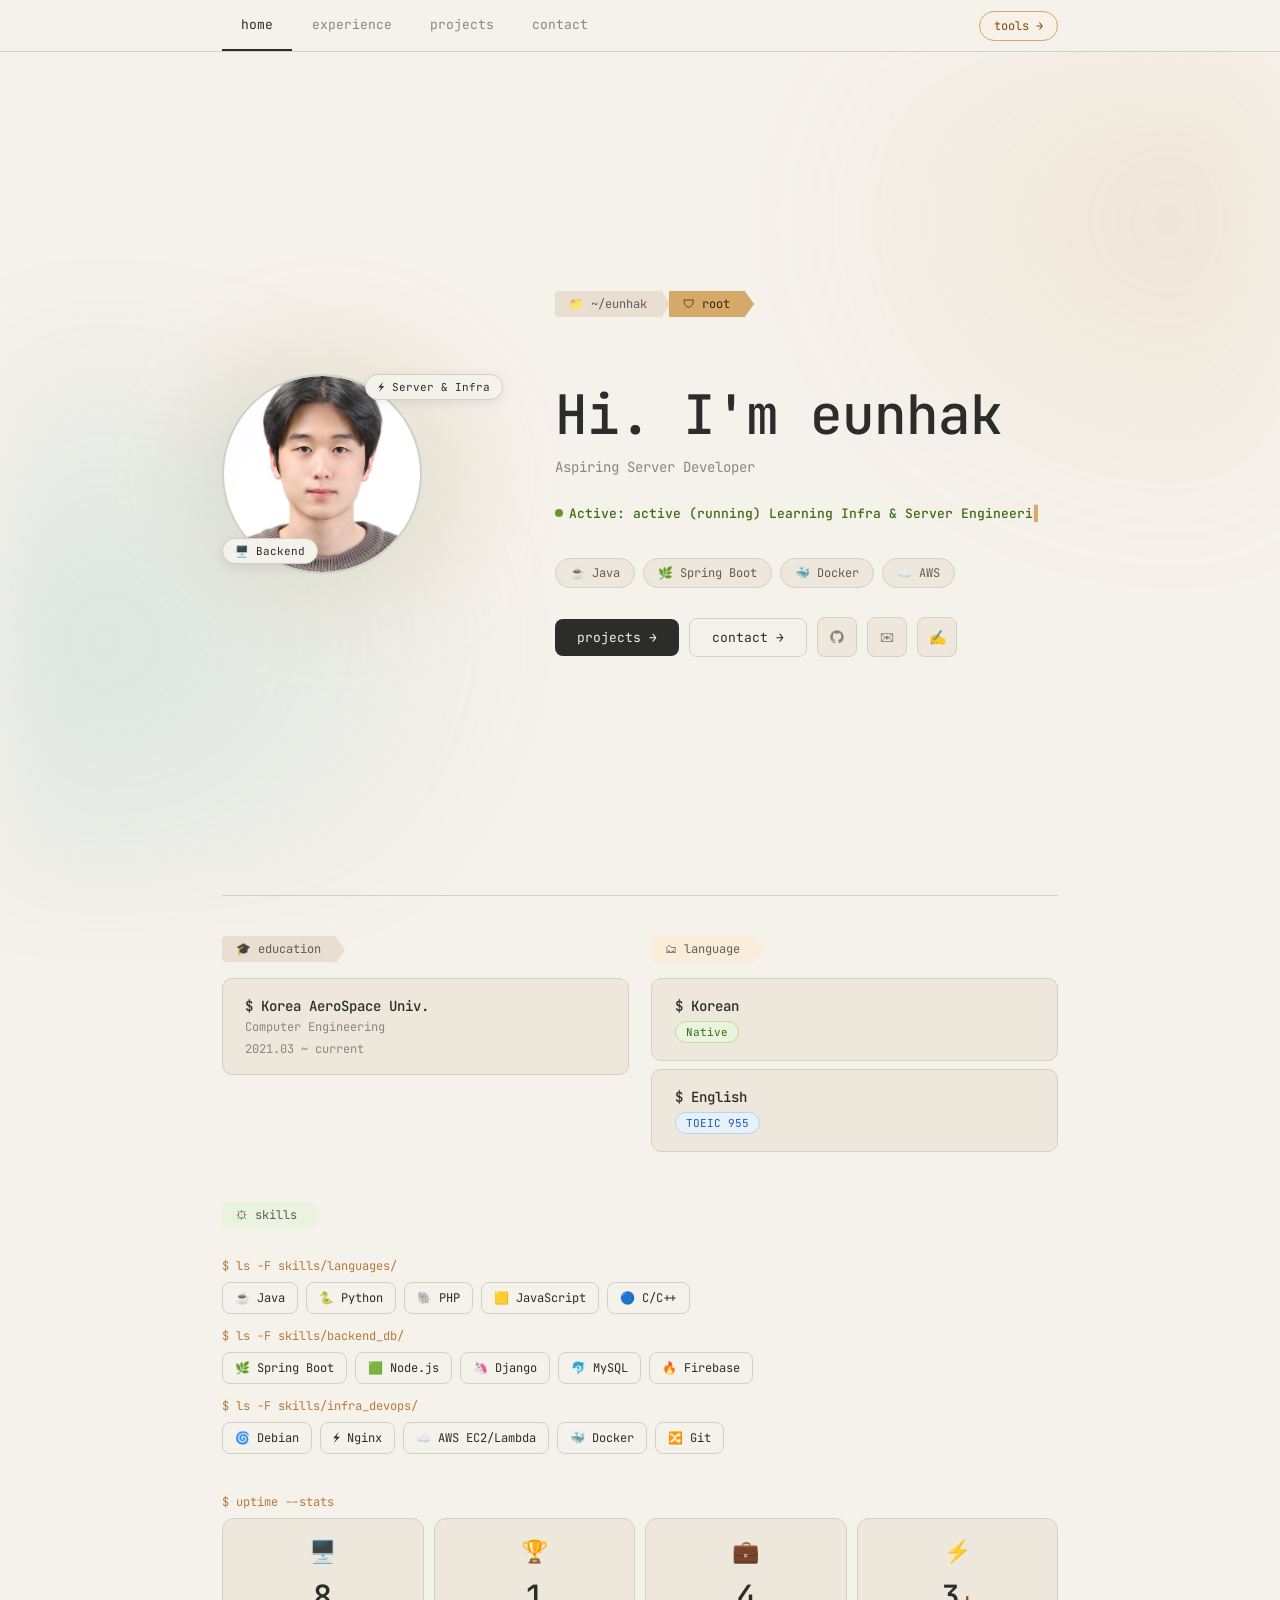
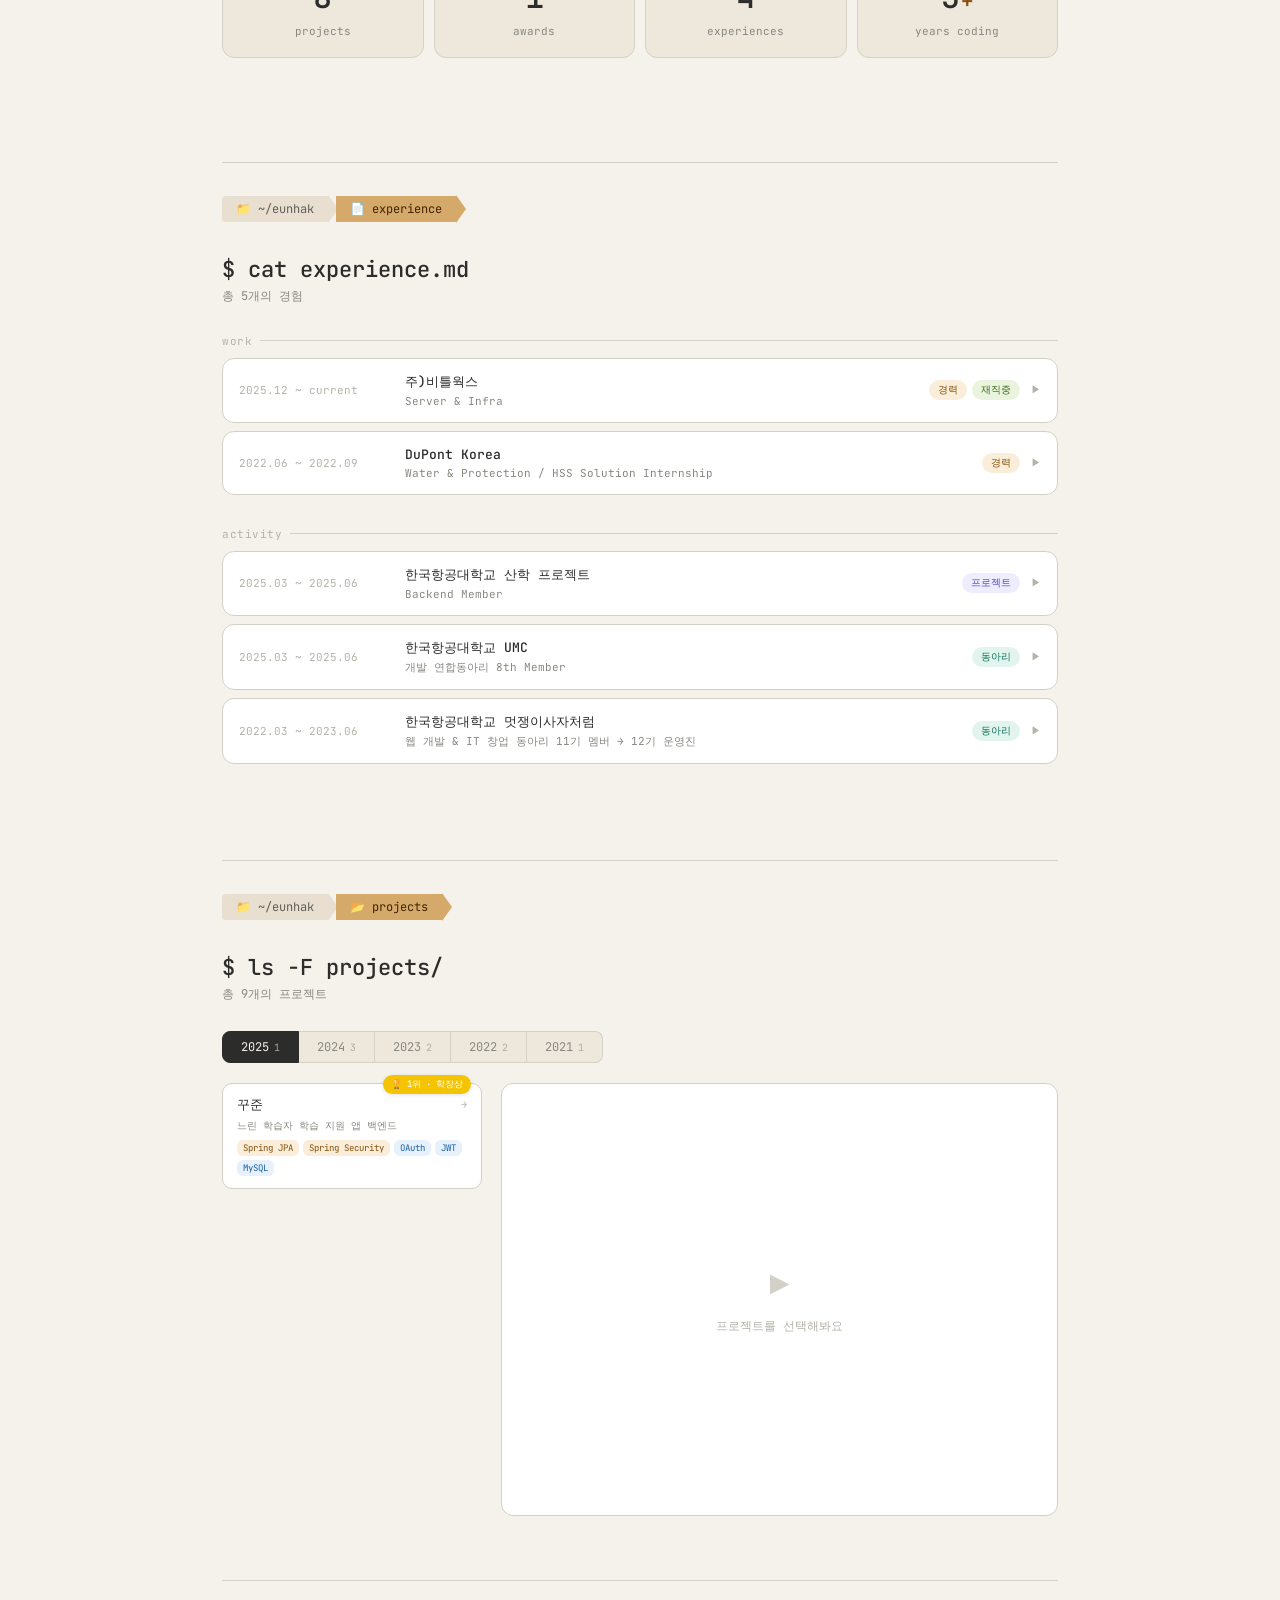
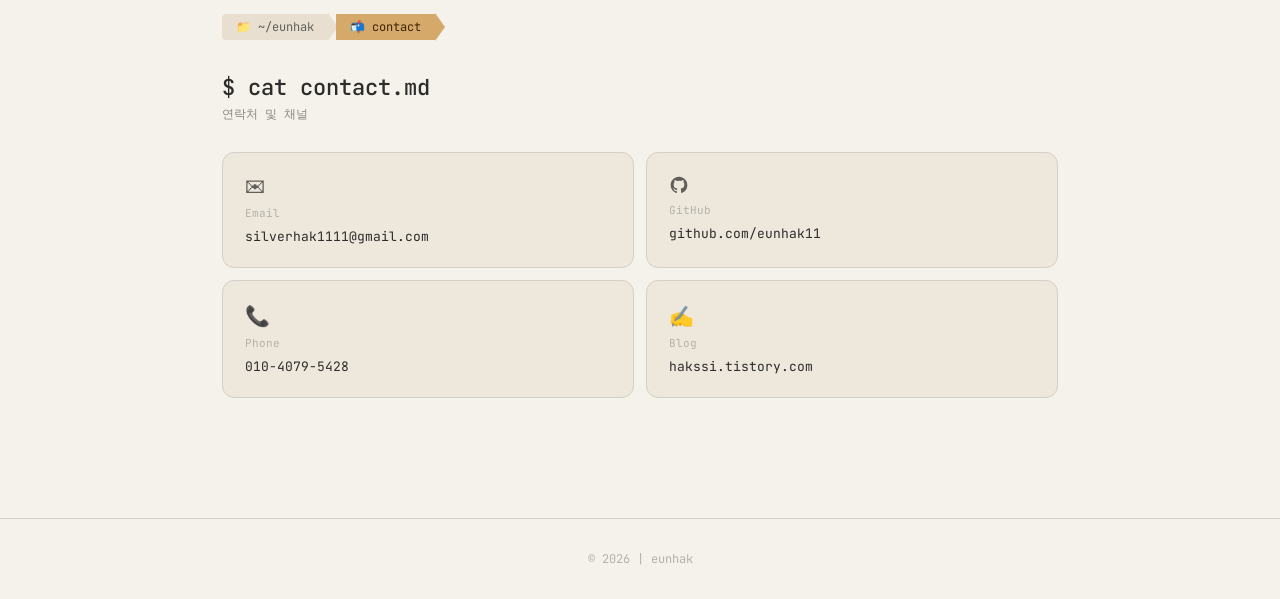
==== commit 5029e874: "feat: add aurora gradient background and profile glow to hero" ====
--- a/index.html
+++ b/index.html
@@ -27,32 +27,41 @@
 
   <!-- ── HOME ── -->
   <section id="home" class="page-section">
-    <div class="breadcrumb">
-      <span class="crumb-dir">📁 ~/eunhak</span>
-      <span class="crumb-arr"></span>
-      <span class="crumb-root">🛡 root</span>
-      <span class="crumb-arr2"></span>
-    </div>
-
-    <h1 class="hero-title">Hi. I'm eunhak</h1>
-
-    <div class="hero">
-      <div class="profile-wrap">
-        <div class="profile-img" onclick="openPwModal()">
-          <img src="assets/img/profile.jpeg" alt="eunhak" onerror="this.style.display='none';this.parentElement.innerHTML='🧑‍💻'" />
-        </div>
-        <div class="float-badge badge-tr">⚡ Server & Infra</div>
-        <div class="float-badge badge-bl">🖥️ Backend</div>
-      </div>
-      <div class="profile-info">
-        <div class="status-line">Provisioning: Aspiring Server Developer in progress...</div>
+    <!-- ── Hero Screen (full viewport) ── -->
+    <div class="hero-screen">
+      <div class="hero-right">
+        <div class="profile-wrap">
+          <div class="profile-img" onclick="openPwModal()">
+            <img src="assets/img/profile.jpeg" alt="eunhak" onerror="this.style.display='none';this.parentElement.innerHTML='🧑‍💻'" />
+          </div>
+          <div class="float-badge badge-tr">⚡ Server & Infra</div>
+          <div class="float-badge badge-bl">🖥️ Backend</div>
+        </div>
+      </div>
+      <div class="hero-left">
+        <div class="breadcrumb">
+          <span class="crumb-dir">📁 ~/eunhak</span>
+          <span class="crumb-arr"></span>
+          <span class="crumb-root">🛡 root</span>
+          <span class="crumb-arr2"></span>
+        </div>
+        <div>
+          <h1 class="hero-title">Hi. I'm eunhak</h1>
+          <p class="hero-sub">Aspiring Server Developer</p>
+        </div>
         <div class="active-badge">
           <div class="dot"></div>
           <span class="active-text">Active: active (running) <span id="typewriter"></span></span>
         </div>
-        <div class="info-row">📍 Korea, Seoul</div>
-        <div class="info-row">📞 010-4079-5428</div>
-        <div class="icons-row">
+        <div class="hero-chips">
+          <span class="hero-chip">☕ Java</span>
+          <span class="hero-chip">🌿 Spring Boot</span>
+          <span class="hero-chip">🐳 Docker</span>
+          <span class="hero-chip">☁️ AWS</span>
+        </div>
+        <div class="hero-ctas">
+          <a href="#projects" class="cta-btn cta-primary">projects →</a>
+          <a href="#contact" class="cta-btn cta-secondary">contact →</a>
           <a class="icon-btn" href="https://github.com/eunhak11" target="_blank" title="GitHub">
             <svg width="16" height="16" viewBox="0 0 24 24" fill="currentColor"><path d="M12 2C6.48 2 2 6.48 2 12c0 4.42 2.87 8.17 6.84 9.49.5.09.68-.22.68-.48v-1.7c-2.78.6-3.37-1.34-3.37-1.34-.46-1.16-1.11-1.47-1.11-1.47-.91-.62.07-.61.07-.61 1 .07 1.53 1.03 1.53 1.03.89 1.52 2.34 1.08 2.91.83.09-.65.35-1.08.63-1.33-2.22-.25-4.56-1.11-4.56-4.95 0-1.09.39-1.98 1.03-2.68-.1-.25-.45-1.27.1-2.64 0 0 .84-.27 2.75 1.02A9.56 9.56 0 0112 6.8c.85 0 1.71.11 2.51.33 1.91-1.29 2.75-1.02 2.75-1.02.55 1.37.2 2.39.1 2.64.64.7 1.03 1.59 1.03 2.68 0 3.85-2.34 4.7-4.57 4.95.36.31.68.92.68 1.85v2.74c0 .27.18.58.69.48A10.01 10.01 0 0022 12c0-5.52-4.48-10-10-10z"/></svg>
           </a>
@@ -62,31 +71,28 @@
       </div>
     </div>
 
-    <div class="terminal-box">
-      <div class="term-prompt">$ write eunhak</div>
-      <input class="term-input" type="text" placeholder="Message: Write your text and press Enter to Send..." />
-    </div>
-
-    <div class="section-gap">
-      <div class="section-tag edu">🎓 education</div>
-      <div class="card row-card">
-        <div>
+
+    <div class="section-divider"></div>
+
+    <div class="about-grid section-gap">
+      <div>
+        <div class="section-tag edu">🎓 education</div>
+        <div class="card">
           <div class="card-title">$ Korea AeroSpace Univ.</div>
-          <div class="card-sub">Computer Engineering</div>
-        </div>
-        <div class="card-sub">2021.03 ~ current</div>
-      </div>
-    </div>
-
-    <div class="section-gap">
-      <div class="section-tag lang">🗂 language</div>
-      <div class="card" style="margin-bottom:8px;">
-        <div class="card-title">$ Korean</div>
-        <div style="margin-top:6px;"><span class="badge native">Native</span></div>
-      </div>
-      <div class="card">
-        <div class="card-title">$ English</div>
-        <div style="margin-top:6px;"><span class="badge toeic">TOEIC 955</span></div>
+          <div class="card-sub" style="margin-top:4px;">Computer Engineering</div>
+          <div class="card-sub" style="margin-top:6px;">2021.03 ~ current</div>
+        </div>
+      </div>
+      <div>
+        <div class="section-tag lang">🗂 language</div>
+        <div class="card" style="margin-bottom:8px;">
+          <div class="card-title">$ Korean</div>
+          <div style="margin-top:6px;"><span class="badge native">Native</span></div>
+        </div>
+        <div class="card">
+          <div class="card-title">$ English</div>
+          <div style="margin-top:6px;"><span class="badge toeic">TOEIC 955</span></div>
+        </div>
       </div>
     </div>
 
@@ -98,7 +104,7 @@
         <div class="skill-chip">🐍 Python</div>
         <div class="skill-chip">🐘 PHP</div>
         <div class="skill-chip">🟨 JavaScript</div>
-        <div class="skill-chip">© C/C++</div>
+        <div class="skill-chip">🔵 C/C++</div>
       </div>
       <div class="sub-cmd">$ ls -F skills/backend_db/</div>
       <div class="skills-grid">
--- a/style.css
+++ b/style.css
@@ -19,7 +19,7 @@
 }
 
 html { scroll-behavior: smooth; }
-body { background: var(--bg); color: var(--text); font-family: var(--sans); min-height: 100vh; }
+body { background: var(--bg); color: var(--text); font-family: var(--sans); min-height: 100vh; overflow-x: hidden; }
 
 /* ── Nav ── */
 .nav { border-bottom: 0.5px solid var(--border); background: var(--bg); position: sticky; top: 0; z-index: 50; }
@@ -35,8 +35,9 @@
 .main { max-width: 900px; margin: 0 auto; padding: 2.5rem 2rem; }
 
 /* ── Page Sections ── */
-.page-section { padding-bottom: 4rem; margin-bottom: 2rem; border-bottom: 0.5px solid var(--border); }
+.page-section { padding-bottom: 4rem; margin-bottom: 2rem; border-bottom: 0.5px solid var(--border); scroll-margin-top: 72px; }
 .page-section:last-child { border-bottom: none; padding-bottom: 1rem; }
+#home { margin-top: -2.5rem; }
 
 /* ── Fade-in Animation ── */
 .fade-in {
@@ -57,11 +58,77 @@
 .crumb-arr2 { width: 0; height: 0; border-top: 14px solid transparent; border-bottom: 14px solid transparent; border-left: 10px solid var(--amber); }
 .crumb-sub { font-family: var(--mono); font-size: 12px; padding: 5px 14px; background: var(--amber); color: #412402; margin-left: -2px; }
 
-/* ── Hero ── */
-.hero-title { font-family: var(--mono); font-size: 2.6rem; font-weight: 500; color: var(--text); margin-bottom: 1.5rem; letter-spacing: -0.01em; }
-.hero { display: flex; gap: 2.5rem; margin-bottom: 2rem; align-items: flex-start; }
-.profile-wrap { position: relative; flex-shrink: 0; padding: 12px 72px 12px 72px; }
-.profile-img { width: 140px; height: 140px; border-radius: 50%; border: 2px solid var(--border); background: var(--bg2); display: flex; align-items: center; justify-content: center; font-size: 2.2rem; cursor: pointer; transition: border-color 0.2s; overflow: hidden; }
+/* ── Hero Screen ── */
+@keyframes aurora-1 {
+  0%, 100% { transform: translate(0%, 0%) scale(1); }
+  33%       { transform: translate(6%, -10%) scale(1.06); }
+  66%       { transform: translate(-5%, 7%) scale(0.96); }
+}
+@keyframes aurora-2 {
+  0%, 100% { transform: translate(0%, 0%) scale(1); }
+  33%       { transform: translate(-7%, 6%) scale(0.95); }
+  66%       { transform: translate(5%, -9%) scale(1.05); }
+}
+.hero-screen { min-height: calc(100vh - 57px); display: flex; align-items: center; justify-content: space-between; gap: 3rem; padding: 3rem 0; position: relative; }
+.hero-screen::before {
+  content: '';
+  position: absolute;
+  top: 0;
+  left: 50%;
+  transform: translateX(-50%);
+  width: 100vw;
+  height: 100%;
+  background: radial-gradient(ellipse 55% 70% at 8% 70%, rgba(92,174,173,0.16) 0%, transparent 60%);
+  filter: blur(40px);
+  animation: aurora-1 16s ease-in-out infinite;
+  pointer-events: none;
+  z-index: 0;
+}
+.hero-screen::after {
+  content: '';
+  position: absolute;
+  top: 0;
+  left: 50%;
+  transform: translateX(-50%);
+  width: 100vw;
+  height: 100%;
+  background: radial-gradient(ellipse 50% 65% at 92% 20%, rgba(212,169,106,0.15) 0%, transparent 60%);
+  filter: blur(48px);
+  animation: aurora-2 20s ease-in-out infinite;
+  pointer-events: none;
+  z-index: 0;
+}
+.hero-left { position: relative; z-index: 1; flex: 1; display: flex; flex-direction: column; gap: 1.8rem; }
+.hero-right { position: relative; z-index: 1; flex-shrink: 0; }
+.hero-title { font-family: var(--mono); font-size: 3.4rem; font-weight: 500; color: var(--text); letter-spacing: -0.02em; }
+.hero-sub { font-family: var(--mono); font-size: 14px; color: var(--hint); margin-top: 8px; }
+.hero-chips { display: flex; flex-wrap: wrap; gap: 8px; }
+.hero-chip { font-family: var(--mono); font-size: 12px; padding: 6px 14px; background: var(--bg2); border: 0.5px solid var(--border); border-radius: 20px; color: var(--muted); }
+.hero-ctas { display: flex; align-items: center; gap: 10px; flex-wrap: wrap; }
+.cta-btn { font-family: var(--mono); font-size: 13px; padding: 10px 22px; border-radius: 8px; text-decoration: none; transition: all 0.15s; }
+.cta-primary { background: var(--text); color: var(--bg); }
+.cta-primary:hover { background: #444441; }
+.cta-secondary { background: transparent; color: var(--text); border: 0.5px solid var(--border); }
+.cta-secondary:hover { border-color: var(--amber); color: var(--amber-dark); }
+
+/* ── Profile ── */
+.profile-wrap { position: relative; flex-shrink: 0; padding: 15px 85px 15px 0; }
+.profile-wrap::before {
+  content: '';
+  position: absolute;
+  width: 320px;
+  height: 320px;
+  border-radius: 50%;
+  top: 50%;
+  left: 50%;
+  transform: translate(-50%, -50%) translate(-20px, 0);
+  background: radial-gradient(ellipse at 40% 50%, rgba(92,174,173,0.22) 0%, rgba(212,169,106,0.16) 50%, transparent 75%);
+  filter: blur(36px);
+  z-index: 0;
+  animation: aurora-1 16s ease-in-out infinite;
+  pointer-events: none;
+}
+.profile-img { width: 200px; height: 200px; border-radius: 50%; border: 2px solid var(--border); background: var(--bg2); display: flex; align-items: center; justify-content: center; font-size: 2.2rem; cursor: pointer; transition: border-color 0.2s; overflow: hidden; position: relative; z-index: 1; }
 .profile-img:hover { border-color: var(--amber); }
 .profile-img img { width: 100%; height: 100%; object-fit: cover; border-radius: 50%; }
 
@@ -89,8 +156,8 @@
   box-shadow: 0 3px 12px rgba(0,0,0,0.08);
   pointer-events: none;
 }
-.badge-tr { top: 2px;    right: 4px; animation: float-bob     3s ease-in-out infinite; }
-.badge-bl { bottom: 18px; left: 4px; animation: float-bob-alt 3s ease-in-out infinite 1.5s; }
+.badge-tr { top: 15px;    right: 4px; animation: float-bob     3s ease-in-out infinite; z-index: 2; }
+.badge-bl { bottom: 25px; left: 0;    animation: float-bob-alt 3s ease-in-out infinite 1.5s; z-index: 2; }
 .profile-info { flex: 1; }
 .status-line { font-family: var(--mono); font-size: 13px; color: var(--hint); margin-bottom: 10px; }
 .active-badge { display: inline-flex; align-items: center; gap: 6px; margin-bottom: 8px; }
@@ -121,6 +188,8 @@
 .section-tag.lang { background: #FAEEDA;   } .section-tag.lang::after { border-left: 10px solid #FAEEDA; }
 .section-tag.skills { background: #EAF3DE; } .section-tag.skills::after { border-left: 10px solid #EAF3DE; }
 .section-gap { margin-bottom: 2.5rem; }
+.section-divider { border: none; border-top: 0.5px solid var(--border); margin: 0 0 2.5rem; }
+.about-grid { display: grid; grid-template-columns: 1fr 1fr; gap: 1.4rem; }
 .sub-cmd { font-family: var(--mono); font-size: 12px; color: #B47A3C; margin: 14px 0 8px; }
 
 /* ── Cards ── */
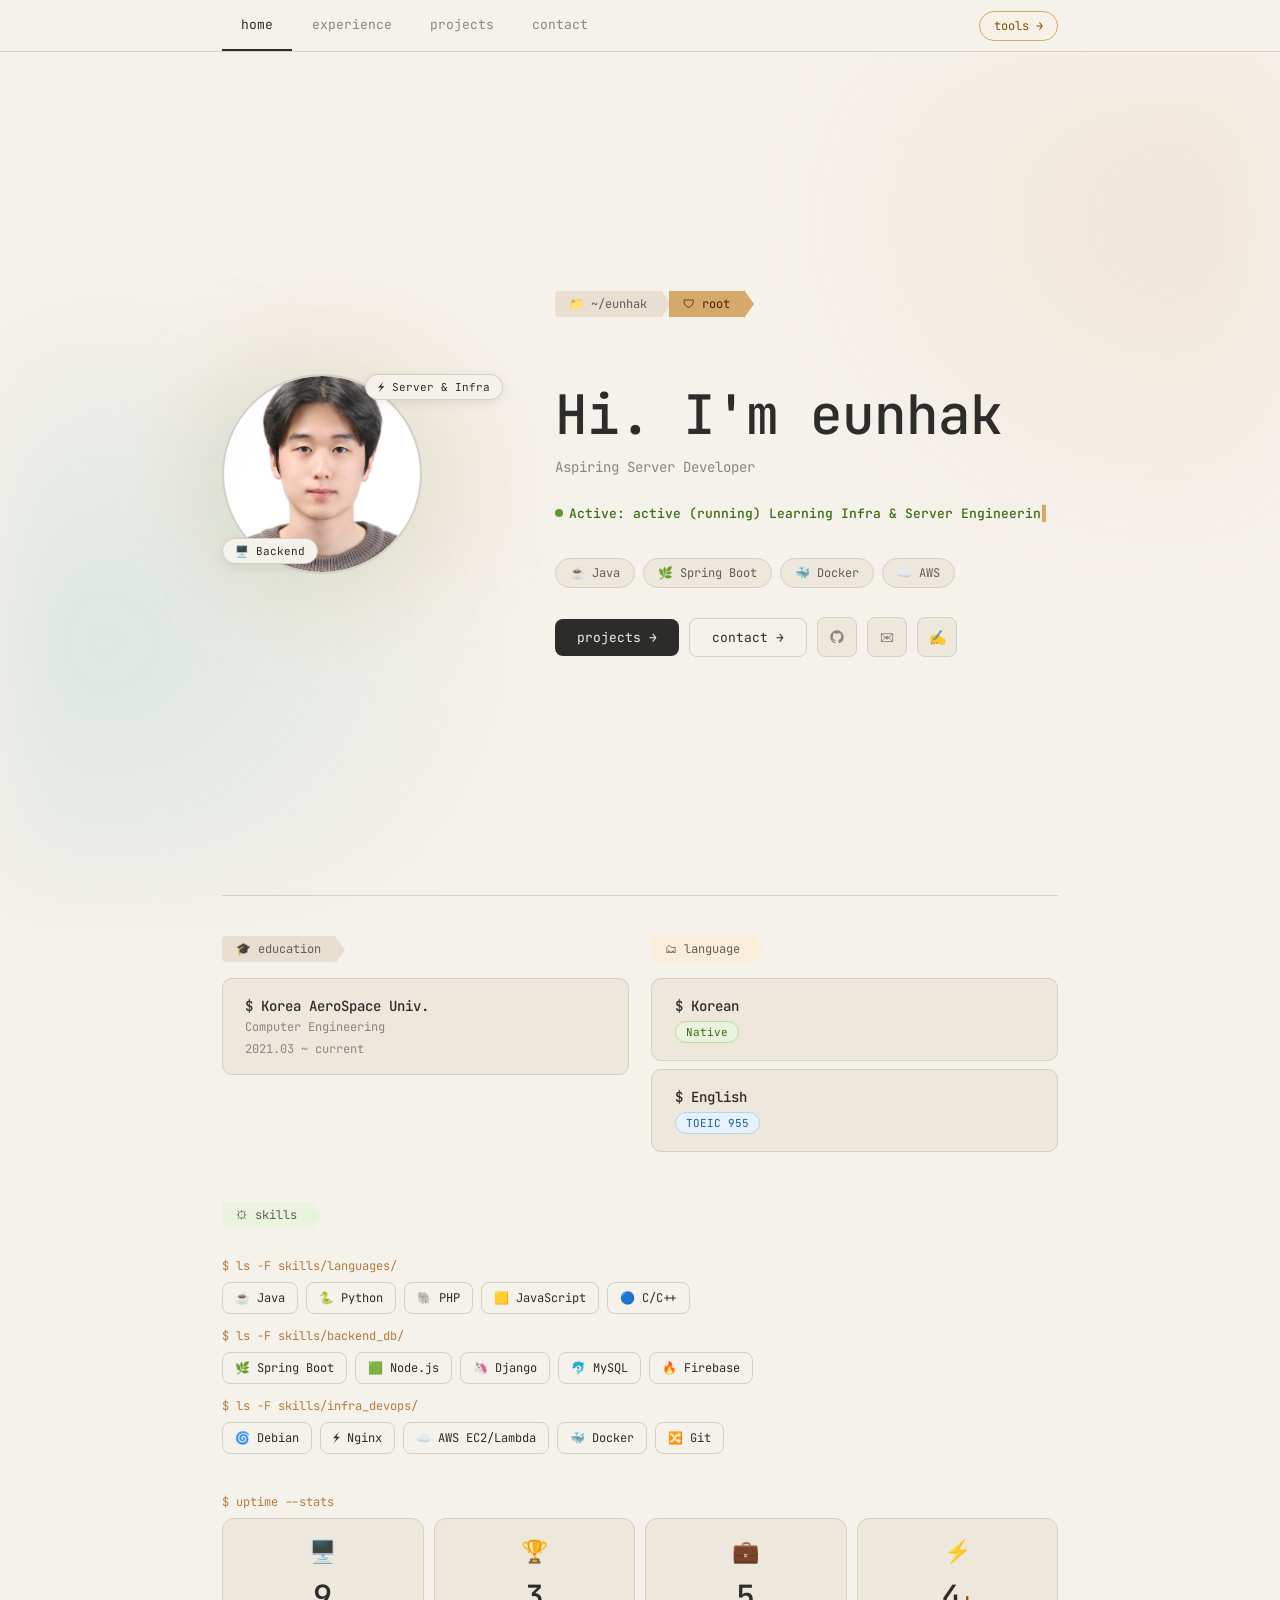
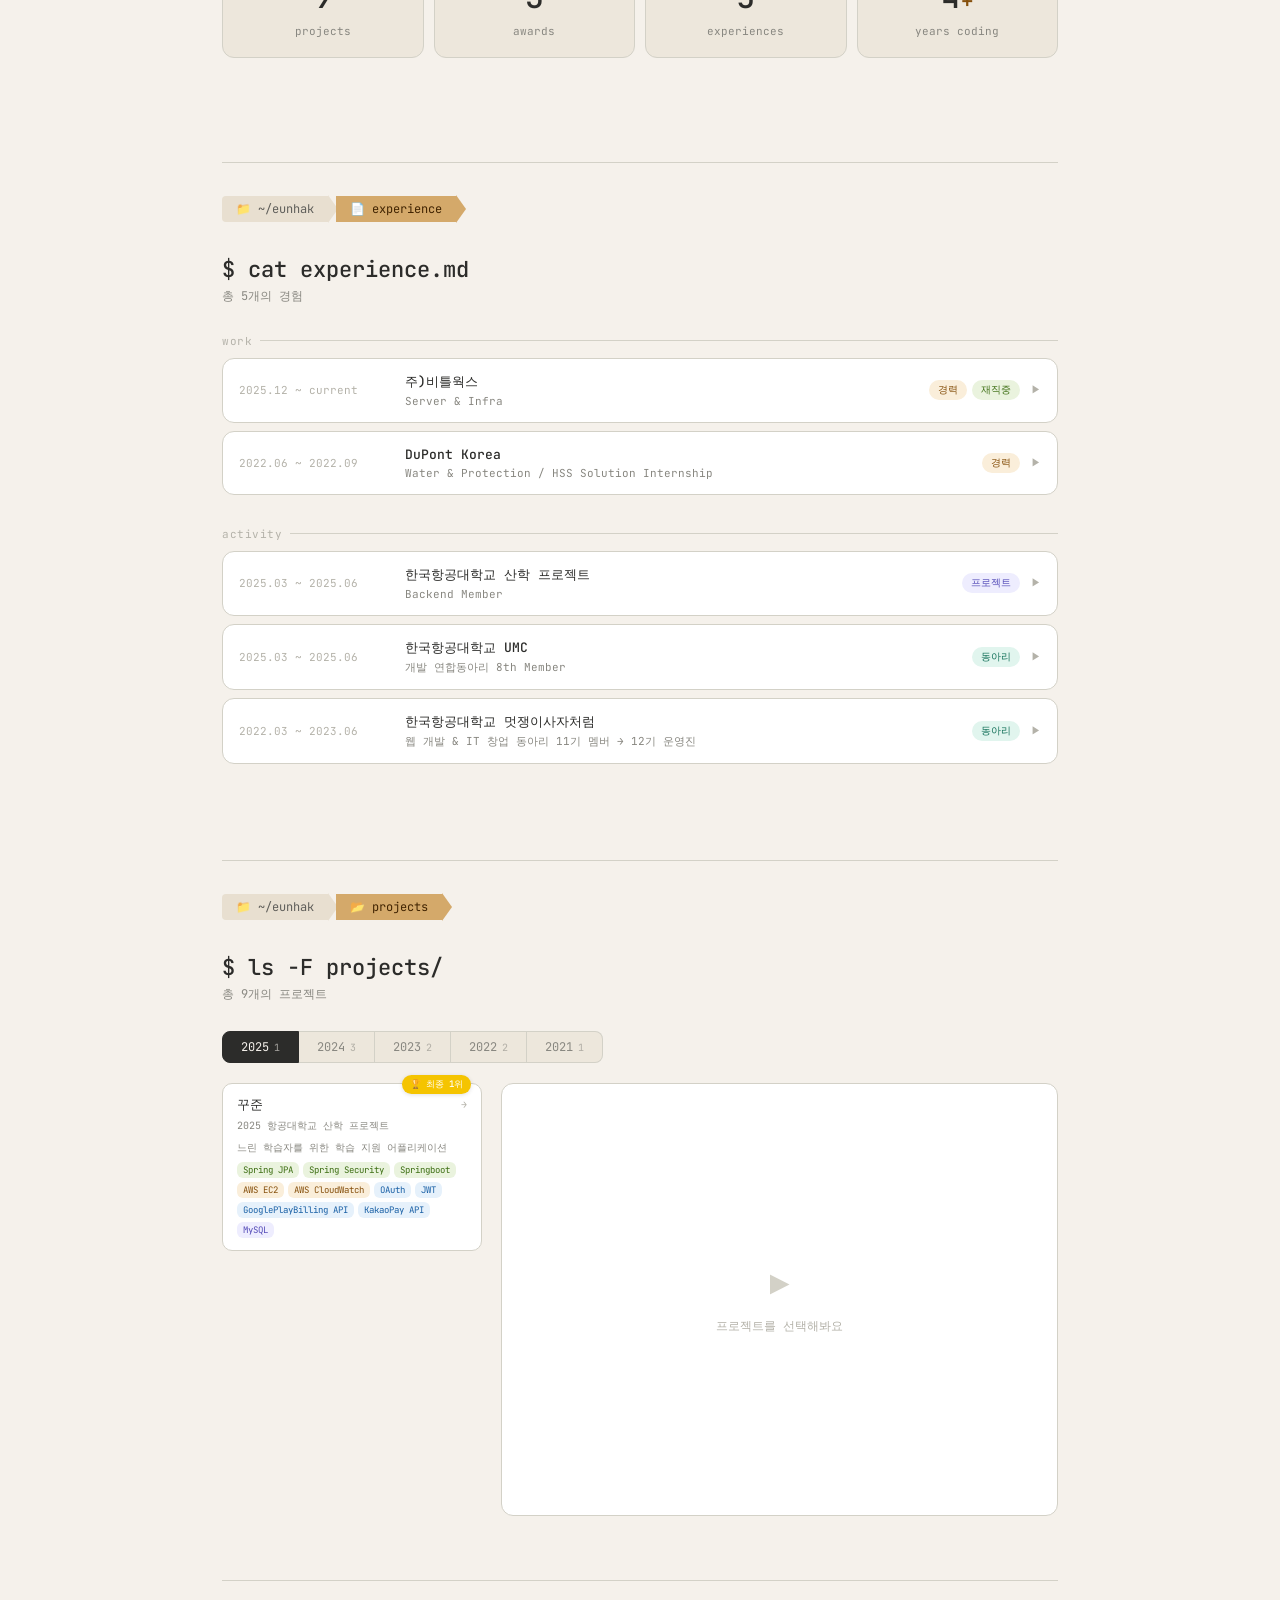
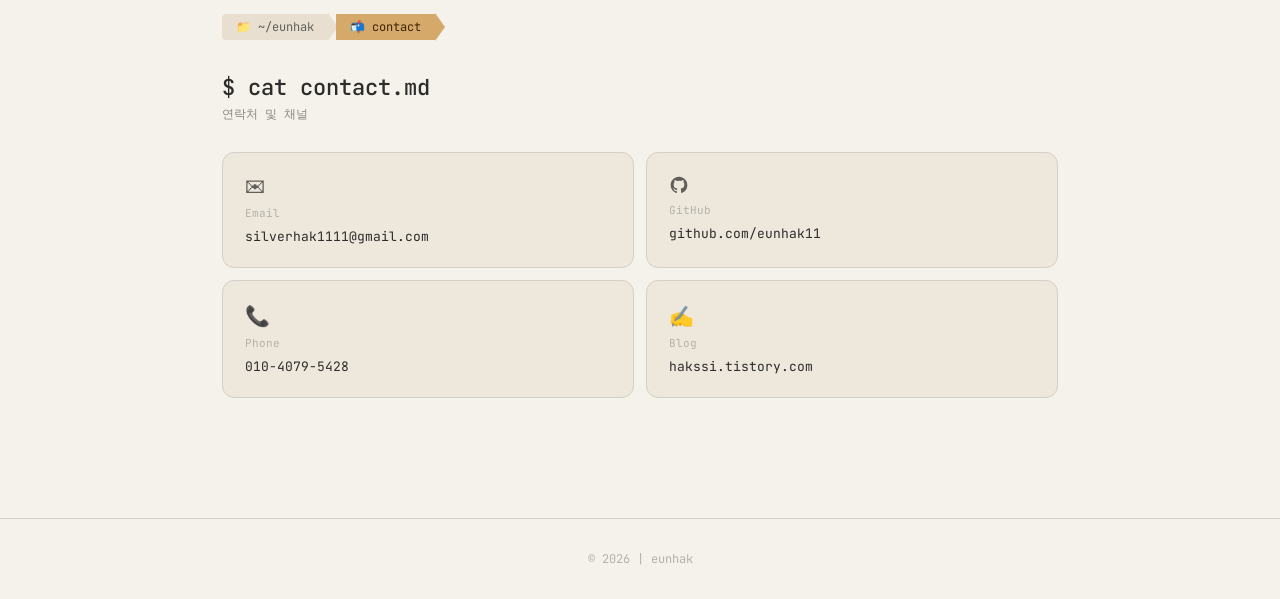
==== commit f2c82fdf: "[UI] cardview hover 이펙트 추가" ====
--- a/index.html
+++ b/index.html
@@ -130,21 +130,21 @@
         <div class="stat-card">
           <div class="stat-icon">🖥️</div>
           <div class="stat-number-wrap">
-            <span class="stat-number" data-target="9">0</span>
+            <span class="stat-number" id="stat-projects" data-target="0">0</span>
           </div>
           <div class="stat-label">projects</div>
         </div>
         <div class="stat-card">
           <div class="stat-icon">🏆</div>
           <div class="stat-number-wrap">
-            <span class="stat-number" data-target="2">0</span>
+            <span class="stat-number" id="stat-awards" data-target="0">0</span>
           </div>
           <div class="stat-label">awards</div>
         </div>
         <div class="stat-card">
           <div class="stat-icon">💼</div>
           <div class="stat-number-wrap">
-            <span class="stat-number" data-target="5">0</span>
+            <span class="stat-number" id="stat-experiences" data-target="0">0</span>
           </div>
           <div class="stat-label">experiences</div>
         </div>
@@ -307,28 +307,8 @@
 
 document.querySelectorAll('.fade-in').forEach(el => fadeObserver.observe(el));
 
-// ── Experience Data ───────────────────────────────────
-const works = [
-  { id:'w1', period:'2025.12 ~ current', title:'주)비틀웍스', sub:'Server & Infra', badge:'work', current:true,
-    activities:['Linux(Debian) 서버 관리 작업','3학년 겨울방학 현장실습 후 아르바이트로 전환'],
-    stacks:[{t:'Linux',c:'g'},{t:'Debian',c:'g'},{t:'Server',c:'b'}], note:'' },
-  { id:'w2', period:'2022.06 ~ 2022.09', title:'DuPont Korea', sub:'Water & Protection / HSS Solution Internship', badge:'work', current:false,
-    activities:['방호복 내부 열관리 실험 설계 및 진행, 실험 물자 관리','3D Modeling — 프로토타입 부품 설계 및 프린팅','모델별 실험 결과 저장 및 분석, PPT 제작 및 발표'],
-    stacks:[{t:'3D Modeling',c:'gray'},{t:'Data Analysis',c:'gray'}], note:'' },
-];
-
-const activities = [
-  { id:'a1', period:'2025.03 ~ 2025.06', title:'한국항공대학교 산학 프로젝트', sub:'Backend Member', badge:'project', current:false,
-    activities:['꾸준 — 느린 학습자의 학습적·사회적 자립 지원 앱','KakaoPay, GooglePlayBilling API 활용 구독 모델 개발','일일 학습 결과 저장·조회 달력 API 개발'],
-    stacks:[{t:'Spring JPA',c:'a'},{t:'Spring Security',c:'a'},{t:'OAuth',c:'b'},{t:'JWT',c:'b'},{t:'MySQL',c:'b'},{t:'H2',c:'gray'}],
-    note:'2025 산학프로젝트 1위 수상' },
-  { id:'a2', period:'2025.03 ~ 2025.06', title:'한국항공대학교 UMC', sub:'개발 연합동아리 8th Member', badge:'club', current:false,
-    activities:['Springboot 팀 스터디장','세션: Git, Java, Springboot, JPA, MySQL, Paging, Swagger'],
-    stacks:[{t:'Java',c:'a'},{t:'Spring Boot',c:'a'},{t:'JPA',c:'a'},{t:'MySQL',c:'b'},{t:'Swagger',c:'gray'}], note:'' },
-  { id:'a3', period:'2022.03 ~ 2023.06', title:'한국항공대학교 멋쟁이사자처럼', sub:'웹 개발 & IT 창업 동아리 11기 멤버 → 12기 운영진', badge:'club', current:false,
-    activities:['11기 — 세션: Git, Python, UX/UI, Crawling, Django','11기 — 반려동물 명품 쇼핑몰 CHEG 개발 (크롤링 기반)','11기 — 멋사 중앙 해커톤 참가 (CHEG), MSW 슈퍼해커톤 참가','12기 운영진 — Java 세션 진행 및 기타 세션 자료 검수','12기 — 세션: Java, Spring Boot, HTML, CSS, UX/UI, AWS'],
-    stacks:[{t:'Python',c:'a'},{t:'Django',c:'a'},{t:'MySQL',c:'b'},{t:'Java',c:'a'},{t:'Spring Boot',c:'a'},{t:'AWS',c:'g'}], note:'' },
-];
+// ── Data Load ─────────────────────────────────────────
+let works = [], activities = [], projects = [];
 
 function buildExp(data, gridId) {
   document.getElementById(gridId).innerHTML = data.map(e => `
@@ -362,54 +342,12 @@
 buildExp(activities, 'activityGrid');
 
 // ── Projects Data ─────────────────────────────────────
-const projects = [
-  { id:1, year:2025, title:'꾸준', desc:'느린 학습자 학습 지원 앱 백엔드',
-    tags:['Spring JPA','Spring Security','OAuth','JWT','MySQL'], types:['a','a','b','b','b'],
-    detail:'KakaoPay, GooglePlayBilling API 활용 구독 모델 개발. 일일 학습 결과 저장·조회 달력 API 개발.',
-    role:'Backend Member (산학 프로젝트)', period:'2025.03 ~ 2025.06', github:'', demo:'',
-    award:'1위 · 학장상' },
-  { id:2, year:2024, title:'서버 모니터링 툴', desc:'Nginx 로그 실시간 파싱 대시보드',
-    tags:['Python','Flask','Chart.js'], types:['a','a','b'],
-    detail:'Nginx 액세스 로그를 실시간으로 파싱해 트래픽 현황을 웹 대시보드로 시각화. 1초 간격 폴링 방식.',
-    role:'개인 프로젝트', period:'2024.09 ~ 2024.11', github:'https://github.com', demo:'' },
-  { id:3, year:2024, title:'REST API 서버', desc:'Spring Boot 기반 JWT 인증 CRUD API',
-    tags:['Java','Spring Boot','MySQL'], types:['a','a','b'],
-    detail:'계층형 아키텍처, JUnit 단위 테스트. AWS EC2 + Nginx 리버스 프록시 배포.',
-    role:'개인 프로젝트', period:'2024.03 ~ 2024.05', github:'https://github.com', demo:'' },
-  { id:4, year:2024, title:'AWS 인프라 구성', desc:'3-tier 아키텍처 IaC 실습',
-    tags:['AWS','Terraform','Linux'], types:['g','g',''],
-    detail:'EC2, RDS, S3 기반 3-tier 구성. Terraform으로 인프라 코드화, 오토스케일링 그룹 및 ALB 설정.',
-    role:'개인 실습', period:'2024.07 ~ 2024.08', github:'', demo:'' },
-  { id:5, year:2023, title:'실시간 채팅 앱', desc:'WebSocket 기반 다중 채널 채팅',
-    tags:['Node.js','Socket.io','MongoDB'], types:['g','g','b'],
-    detail:'룸 기반 채널, 메시지 히스토리 저장. 이미지 전송 기능 포함. Heroku 배포.',
-    role:'개인 프로젝트', period:'2023.06 ~ 2023.08', github:'https://github.com', demo:'https://demo.example.com' },
-  { id:6, year:2023, title:'학사 정보 크롤러', desc:'공지사항 자동 크롤링 Discord 봇',
-    tags:['Python','BeautifulSoup','Discord API'], types:['a','a','p'],
-    detail:'매 30분 크롤링, 새 공지 감지 시 Discord 웹훅 알림. 현재도 실 사용 중.',
-    role:'개인 프로젝트', period:'2023.03 ~ 현재', github:'https://github.com', demo:'' },
-  { id:7, year:2022, title:'CHEG', desc:'반려동물 명품 쇼핑몰 크롤링 서비스',
-    tags:['Python','Django','MySQL','Ajax'], types:['a','a','b','b'],
-    detail:'반려동물 명품 상품정보 & 링크를 크롤링하여 제공. 멋사 11기 팀 프로젝트. 중앙 해커톤 출품.',
-    role:'멋쟁이사자처럼 11기 팀 프로젝트', period:'2022.09 ~ 2022.11', github:'https://github.com', demo:'',
-    award:'최우수상 · 창업 아이디어 경진대회' },
-  { id:8, year:2022, title:'포트폴리오 사이트 v1', desc:'바닐라 JS 개인 포트폴리오',
-    tags:['HTML','CSS','JavaScript'], types:['b','','g'],
-    detail:'프레임워크 없이 바닐라 JS만으로 구현. 반응형 레이아웃, 다크모드, 스크롤 애니메이션.',
-    role:'개인 프로젝트', period:'2022.09 ~ 2022.10', github:'https://github.com', demo:'' },
-  { id:9, year:2021, title:'계산기 앱', desc:'키보드 지원 웹 계산기 — 첫 프로젝트',
-    tags:['HTML','CSS','JavaScript'], types:['b','','g'],
-    detail:'첫 웹 개발 프로젝트. 사칙연산, 키보드 입력, 연산자 우선순위 처리.',
-    role:'개인 프로젝트', period:'2021.12', github:'https://github.com', demo:'' },
-];
-
-const years = [...new Set(projects.map(p => p.year))].sort((a, b) => b - a);
-let activeYear = years[0];
+let activeYear = null;
 let selectedId = null;
 
-document.getElementById('totalCount').textContent = projects.length;
-
 function buildTabs() {
+  const years = [...new Set(projects.map(p => p.year))].sort((a, b) => b - a);
+  if (!activeYear) activeYear = years[0];
   document.getElementById('yrTabs').innerHTML = years.map(y => {
     const cnt = projects.filter(p => p.year === y).length;
     return `<div class="yr-tab${y === activeYear ? ' active' : ''}" onclick="selectYear(${y})">${y}<span class="yr-count">${cnt}</span></div>`;
@@ -422,7 +360,7 @@
     <div class="proj-card${selectedId === p.id ? ' active' : ''}" onclick="selectProject(${p.id})">
       ${p.award ? `<div class="award-badge">🏆 ${p.award}</div>` : ''}
       <div class="proj-card-title">${p.title}<span class="proj-arrow">→</span></div>
-      <div class="proj-desc-short">${p.desc}</div>
+      ${(Array.isArray(p.desc) ? p.desc : [p.desc]).map(d => `<div class="proj-desc-short">${d}</div>`).join('')}
       <div class="tag-row">${p.tags.map((t, i) => `<span class="ptag ${p.types[i] || ''}">${t}</span>`).join('')}</div>
     </div>`).join('');
 }
@@ -445,7 +383,9 @@
     <div class="dl">역할</div><div class="dv">${p.role}</div>
     <div class="divider"></div>
     <div class="dl">상세 내용</div>
-    <div class="dv">${p.detail}</div>
+    ${Array.isArray(p.detail)
+      ? `<ul class="bullet-list">${p.detail.map(d => `<li>${d}</li>`).join('')}</ul>`
+      : `<div class="dv">${p.detail}</div>`}
     <div class="links-row">
       ${p.github ? `<a class="det-link gh" href="${p.github}" target="_blank">GitHub →</a>` : ''}
       ${p.demo   ? `<a class="det-link demo" href="${p.demo}" target="_blank">Demo →</a>` : ''}
@@ -455,7 +395,27 @@
 function selectYear(y) { activeYear = y; selectedId = null; buildTabs(); buildCards(); buildDetail(null); }
 function selectProject(id) { selectedId = id; buildCards(); buildDetail(projects.find(p => p.id === id)); }
 
-buildTabs(); buildCards(); buildDetail(null);
+// ── Fetch Data ────────────────────────────────────────
+Promise.all([
+  fetch('data/experience.json').then(r => r.json()),
+  fetch('data/projects.json').then(r => r.json())
+]).then(([expData, projData]) => {
+  works      = expData.works;
+  activities = expData.activities;
+  projects   = projData;
+
+  // Stats
+  const awardCount = projects.filter(p => p.award).length
+                   + activities.filter(a => a.note).length;
+  document.getElementById('stat-projects').dataset.target    = projects.length;
+  document.getElementById('stat-awards').dataset.target      = awardCount;
+  document.getElementById('stat-experiences').dataset.target = works.length + activities.length;
+  document.getElementById('totalCount').textContent          = projects.length;
+
+  buildExp(works, 'workGrid');
+  buildExp(activities, 'activityGrid');
+  buildTabs(); buildCards(); buildDetail(null);
+});
 
 // ── Typewriter ────────────────────────────────────────
 const typeMessages = [
@@ -498,8 +458,16 @@
     const progress = Math.min(elapsed / duration, 1);
     const ease = 1 - Math.pow(1 - progress, 3);
     el.textContent = Math.floor(ease * target);
-    if (progress < 1) requestAnimationFrame(update);
-    else el.textContent = target;
+    if (progress < 1) {
+      requestAnimationFrame(update);
+    } else {
+      el.textContent = target;
+      const card = el.closest('.stat-card');
+      if (card) {
+        card.classList.add('glowing');
+        card.addEventListener('animationend', () => card.classList.remove('glowing'), { once: true });
+      }
+    }
   };
   requestAnimationFrame(update);
 }
--- a/style.css
+++ b/style.css
@@ -193,9 +193,17 @@
 .sub-cmd { font-family: var(--mono); font-size: 12px; color: #B47A3C; margin: 14px 0 8px; }
 
 /* ── Cards ── */
-.card { background: var(--bg2); border: 0.5px solid var(--border); border-radius: 10px; padding: 1.1rem 1.4rem; margin-bottom: 10px; transition: border-color 0.15s, transform 0.15s; }
-.card:hover { border-color: var(--amber); transform: translateY(-2px); }
+.card { background: var(--bg2); border: 0.5px solid var(--border); border-radius: 10px; padding: 1.1rem 1.4rem; margin-bottom: 10px; transition: border-color 0.15s, box-shadow 0.15s, transform 0.15s; }
 .row-card { display: flex; justify-content: space-between; align-items: center; }
+/* ── Shared card hover ── */
+.card:hover, .stat-card:hover, .proj-card:hover, .contact-card:hover, .exp-card:hover {
+  border-color: var(--teal);
+  box-shadow: 0 0 10px rgba(92,174,173,0.25), 0 0 24px rgba(92,174,173,0.12);
+}
+.card:hover, .stat-card:hover, .proj-card:hover, .contact-card:hover {
+  transform: translateY(-2px);
+}
+
 .card-title { font-family: var(--mono); font-size: 14px; font-weight: 500; color: var(--text); }
 .card-sub { font-family: var(--mono); font-size: 12px; color: var(--hint); }
 .badge { display: inline-block; padding: 3px 10px; border-radius: 20px; font-family: var(--mono); font-size: 11px; border: 0.5px solid var(--border); background: var(--bg); color: var(--hint); }
@@ -228,7 +236,7 @@
 .sec-label { font-family: var(--mono); font-size: 11px; color: var(--faint); letter-spacing: 0.05em; margin-bottom: 10px; display: flex; align-items: center; gap: 8px; }
 .sec-label::after { content: ''; flex: 1; height: 0.5px; background: var(--border); }
 .exp-grid { display: flex; flex-direction: column; gap: 8px; margin-bottom: 2rem; }
-.exp-card { background: #fff; border: 0.5px solid var(--border); border-radius: 12px; overflow: hidden; cursor: pointer; }
+.exp-card { background: #fff; border: 0.5px solid var(--border); border-radius: 12px; overflow: hidden; cursor: pointer; transition: border-color 0.15s, box-shadow 0.15s; }
 .exp-card:hover .exp-main { background: #FAFAF8; }
 .exp-main { display: grid; grid-template-columns: 150px 1fr auto; align-items: center; gap: 1rem; padding: 14px 16px; transition: background 0.15s; }
 .exp-period { font-family: var(--mono); font-size: 11px; color: var(--faint); white-space: nowrap; }
@@ -266,8 +274,7 @@
 .yr-tab:hover:not(.active) { background: var(--border); color: var(--text); }
 .yr-count { font-size: 10px; margin-left: 5px; opacity: 0.6; }
 .proj-body { display: grid; grid-template-columns: 260px 1fr; gap: 1.2rem; align-items: start; }
-.proj-card { position: relative; background: #fff; border: 0.5px solid var(--border); border-radius: 10px; padding: 12px 14px; cursor: pointer; transition: border-color 0.15s, transform 0.15s; margin-bottom: 6px; }
-.proj-card:hover { border-color: var(--amber); transform: translateY(-2px); }
+.proj-card { position: relative; background: #fff; border: 0.5px solid var(--border); border-radius: 10px; padding: 12px 14px; cursor: pointer; transition: border-color 0.15s, box-shadow 0.15s, transform 0.15s; margin-bottom: 6px; }
 .proj-card.active { border-color: var(--text); }
 .proj-card-title { font-family: var(--mono); font-size: 13px; font-weight: 500; color: var(--text); margin-bottom: 4px; display: flex; align-items: center; justify-content: space-between; }
 .proj-arrow { font-size: 10px; color: var(--faint); transition: transform 0.15s; }
@@ -337,8 +344,13 @@
 
 /* ── Stats ── */
 .stats-row { display: grid; grid-template-columns: repeat(4, 1fr); gap: 10px; }
-.stat-card { background: var(--bg2); border: 0.5px solid var(--border); border-radius: 12px; padding: 1.2rem 1rem; text-align: center; transition: border-color 0.15s, transform 0.15s; }
-.stat-card:hover { border-color: var(--amber); transform: translateY(-2px); }
+@keyframes stat-glow {
+  0%   { border-color: var(--border); box-shadow: none; }
+  35%  { border-color: var(--amber); box-shadow: 0 0 14px rgba(212,169,106,0.32); }
+  100% { border-color: var(--border); box-shadow: none; }
+}
+.stat-card { background: var(--bg2); border: 0.5px solid var(--border); border-radius: 12px; padding: 1.2rem 1rem; text-align: center; transition: border-color 0.15s, box-shadow 0.15s, transform 0.15s; }
+.stat-card.glowing { animation: stat-glow 1s ease-out forwards; }
 .stat-icon { font-size: 22px; margin-bottom: 10px; }
 .stat-number-wrap { display: flex; align-items: baseline; justify-content: center; gap: 1px; }
 .stat-number { font-family: var(--mono); font-size: 2rem; font-weight: 500; color: var(--text); }
@@ -347,8 +359,7 @@
 
 /* ── Contact Section ── */
 .contact-grid { display: grid; grid-template-columns: repeat(2, 1fr); gap: 12px; }
-.contact-card { background: var(--bg2); border: 0.5px solid var(--border); border-radius: 12px; padding: 1.4rem; display: flex; flex-direction: column; gap: 8px; text-decoration: none; color: var(--text); transition: border-color 0.15s, transform 0.15s; }
-.contact-card:hover { border-color: var(--amber); transform: translateY(-2px); }
+.contact-card { background: var(--bg2); border: 0.5px solid var(--border); border-radius: 12px; padding: 1.4rem; display: flex; flex-direction: column; gap: 8px; text-decoration: none; color: var(--text); transition: border-color 0.15s, box-shadow 0.15s, transform 0.15s; }
 .contact-icon { font-size: 20px; color: var(--muted); display: flex; align-items: center; }
 .contact-label { font-family: var(--mono); font-size: 11px; color: var(--faint); }
 .contact-value { font-family: var(--mono); font-size: 13px; color: var(--text); word-break: break-all; }
